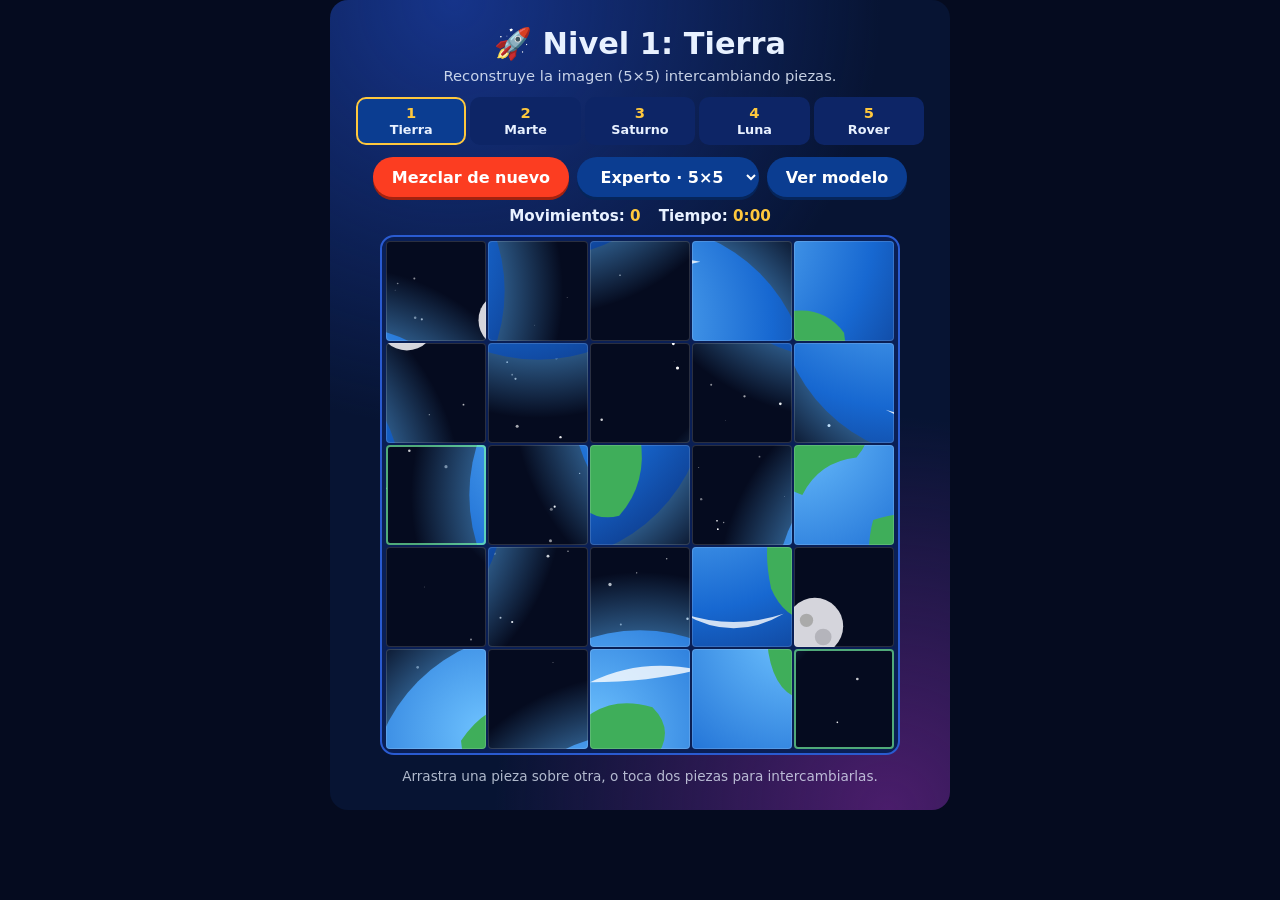
==== cohete.html @ 7549b0b4 "Rename mision-espacial-v2 (1).html to cohete.html" ====
<!DOCTYPE html>
<html lang="es">
<head>
<meta charset="UTF-8">
<meta name="viewport" content="width=device-width, initial-scale=1, viewport-fit=cover">
<title>Misión espacial: rompecabezas y rover</title>
</head>
<body style="margin:0;background:#050b1f;">

<!-- ============ 1) HTML: pega este div donde quieras el juego ============ -->
<div id="puzzle-nasa"></div>

<!-- ============ 2) CSS (prefijos .sp- y .rv- para no chocar con tu sitio) ============ -->
<style>
.sp-app{--sp-navy:#071433;--sp-blue:#0b3d91;--sp-red:#fc3d21;--sp-sun:#ffc83d;--sp-ice:#e8f1ff;
  font-family:"Trebuchet MS","Segoe UI",system-ui,sans-serif;color:var(--sp-ice);
  background:radial-gradient(circle at 20% 0%,#16348a 0,transparent 45%),radial-gradient(circle at 90% 100%,#4a1d6b 0,transparent 40%),var(--sp-navy);
  padding:clamp(10px,3vw,26px);border-radius:18px;width:100%;max-width:620px;margin:0 auto;box-sizing:border-box;text-align:center}
.sp-app *{box-sizing:border-box}
.sp-title{margin:0;font-size:clamp(1.2rem,5vw,1.9rem)}
.sp-sub{margin:.3rem 0 .8rem;font-size:.92rem;opacity:.85}
.sp-tabs{display:grid;grid-template-columns:repeat(5,1fr);gap:4px;margin-bottom:12px}
.sp-tab{font:inherit;font-size:clamp(.62rem,2.7vw,.8rem);font-weight:700;color:var(--sp-ice);background:#0d2566;border:2px solid transparent;border-radius:10px;padding:.45em .1em;cursor:pointer;line-height:1.2}
.sp-tab b{display:block;font-size:1.15em;color:var(--sp-sun)}
.sp-tab.sp-cur{border-color:var(--sp-sun);background:var(--sp-blue)}
.sp-tab.sp-done b::after{content:" ✓";color:#7dffb0}
.sp-bar{display:flex;flex-wrap:wrap;gap:8px;justify-content:center;margin-bottom:10px}
.sp-btn{font:inherit;font-weight:700;border:0;border-radius:999px;padding:.6em 1.2em;cursor:pointer;color:#fff;background:var(--sp-blue);box-shadow:0 3px 0 #06255a}
.sp-btn:active{transform:translateY(2px);box-shadow:0 1px 0 #06255a}
.sp-btn.sp-main{background:var(--sp-red);box-shadow:0 3px 0 #a3220f}
.sp-btn[hidden],.sp-select[hidden]{display:none}
.sp-select{font:inherit;font-weight:700;border:0;border-radius:999px;padding:.6em 1.2em;cursor:pointer;color:#fff;background:var(--sp-blue);box-shadow:0 3px 0 #06255a}
.sp-select:focus-visible,.sp-btn:focus-visible,.sp-tab:focus-visible,.sp-piece:focus-visible,.rv-part:focus-visible,.rv-anchor:focus-visible{outline:3px solid var(--sp-sun);outline-offset:2px}
.sp-stats{display:flex;justify-content:center;gap:18px;margin-bottom:10px;font-weight:700;font-size:.95rem}
.sp-stats b{color:var(--sp-sun);font-variant-numeric:tabular-nums}
.sp-stage{position:relative;width:100%;max-width:520px;margin:0 auto}

/* Bloqueo de scroll accidental al arrastrar (táctil) */
.sp-board,.sp-piece,.rv-area,.rv-anchor,.rv-part{touch-action:none;-webkit-user-select:none;user-select:none;-webkit-touch-callout:none;-webkit-tap-highlight-color:transparent}

/* Rompecabezas 5x5 */
.sp-board{display:grid;gap:2px;width:100%;aspect-ratio:1;padding:4px;background:#0a1f55;border-radius:14px;border:2px solid #2a5bd1}
.sp-piece{min-width:0;min-height:0;background-repeat:no-repeat;border-radius:4px;cursor:grab;position:relative;box-shadow:inset 0 0 0 1px rgba(255,255,255,.15)}
.sp-piece.sp-ok{box-shadow:inset 0 0 0 2px rgba(120,255,170,.65)}
.sp-sel{box-shadow:0 0 0 3px var(--sp-sun),0 0 16px var(--sp-sun)!important;z-index:2}
.sp-drag{cursor:grabbing;z-index:9;box-shadow:0 10px 22px rgba(0,0,0,.55)!important}
.sp-preview{position:absolute;inset:4px;border-radius:8px;background-size:cover;opacity:0;pointer-events:none;transition:opacity .25s;border:2px dashed var(--sp-sun)}
.sp-preview.sp-on{opacity:1}

/* Nivel 5: ensamblaje del rover */
.rv-area{position:relative;width:100%;aspect-ratio:3/2;border-radius:14px;border:2px solid #2a5bd1;overflow:hidden;background:linear-gradient(#0a1f55 0 80%,#8a8074 80%)}
.rv-anchor{position:absolute;border:2px dashed rgba(255,255,255,.55);border-radius:6px}
.rv-anchor svg,.rv-part svg{display:block;width:100%;height:100%;pointer-events:none}
.rv-anchor svg{opacity:.22}
.rv-anchor.rv-full{border-color:transparent}
.rv-anchor.rv-full svg{opacity:1}
.rv-hot{border-color:var(--sp-sun);animation:sp-pulse 1s ease-in-out infinite}
.rv-tray{display:flex;flex-wrap:wrap;gap:10px;justify-content:center;align-items:center;margin-top:12px;padding:10px;min-height:96px;background:#0a1f55;border-radius:14px;border:2px dashed #2a5bd1}
.rv-part{position:relative;cursor:grab;width:clamp(46px,calc(var(--w)*.14vw),84px);aspect-ratio:var(--w)/var(--h);border-radius:4px}

.sp-win{position:absolute;inset:0;display:none;flex-direction:column;align-items:center;justify-content:center;gap:6px;background:rgba(5,11,31,.88);border-radius:14px;padding:14px;z-index:20}
.sp-win.sp-on{display:flex;animation:sp-pop .5s cubic-bezier(.2,1.6,.4,1)}
.sp-rocket{font-size:3rem;animation:sp-fly 1.6s ease-in-out infinite}
.sp-win h3{margin:0;font-size:clamp(1.2rem,5vw,1.7rem);color:var(--sp-sun)}
.sp-win p{margin:0 0 8px}
.sp-hint{margin:.8rem 0 0;font-size:.85rem;opacity:.75}
.sp-shake{animation:sp-shake .35s}
@keyframes sp-pop{from{transform:scale(.6);opacity:0}to{transform:scale(1);opacity:1}}
@keyframes sp-fly{50%{transform:translateY(-10px) rotate(6deg)}}
@keyframes sp-shake{25%{transform:translateX(-5px)}75%{transform:translateX(5px)}}
@keyframes sp-pulse{50%{background:rgba(255,200,61,.25)}}
@media (prefers-reduced-motion:reduce){.sp-win.sp-on,.sp-rocket,.sp-shake,.rv-hot{animation:none}}
</style>

<!-- ============ 3) JavaScript ============ -->
<script>
(function () {
  "use strict";

  /* ---------- Imágenes SVG integradas (sin archivos externos) ---------- */
  const stars = (s, n, h) => {
    let o = "";
    const r = () => (s = (s * 9301 + 49297) % 233280) / 233280;
    for (let i = 0; i < n; i++)
      o += `<circle cx="${(r() * 600) | 0}" cy="${(r() * h) | 0}" r="${(r() * 1.6 + 0.4).toFixed(1)}" fill="#fff" opacity="${(r() * 0.6 + 0.4).toFixed(2)}"/>`;
    return o;
  };
  const earthGrad = '<radialGradient id="a" cx=".35" cy=".3" r=".9"><stop offset="0" stop-color="#6fc3ff"/><stop offset=".6" stop-color="#1768d1"/><stop offset="1" stop-color="#0a2b73"/></radialGradient>';
  const SCENES = {
    earth: () => `<defs>${earthGrad}<radialGradient id="g"><stop offset=".7" stop-color="#5bb4ff" stop-opacity=".5"/><stop offset="1" stop-color="#5bb4ff" stop-opacity="0"/></radialGradient></defs><rect width="600" height="600" fill="#050b1f"/>${stars(7, 90, 600)}<circle cx="300" cy="300" r="270" fill="url(#g)"/><circle cx="300" cy="300" r="200" fill="url(#a)"/><path d="M210 230q40-60 105-40 30 30 0 65-45 5-65 45-35-10-40-70z" fill="#3fae5a"/><path d="M335 330q55-20 85 20 10 55-25 95-40 10-60-35-10-45 0-80z" fill="#3fae5a"/><path d="M240 160q60-30 130-15-60 15-130 15zM230 440q60 20 120 0-60 35-120 0z" fill="#fff" opacity=".8"/><circle cx="505" cy="95" r="34" fill="#d5d5dc"/><circle cx="495" cy="88" r="8" fill="#aaa"/><circle cx="515" cy="108" r="10" fill="#b4b4bb"/>`,
    mars: () => `<defs><radialGradient id="m" cx=".35" cy=".3" r=".9"><stop offset="0" stop-color="#f0a070"/><stop offset=".6" stop-color="#c4562b"/><stop offset="1" stop-color="#6b2415"/></radialGradient></defs><rect width="600" height="600" fill="#12081c"/>${stars(21, 80, 600)}<circle cx="300" cy="300" r="205" fill="url(#m)"/><path d="M170 290q50-40 110-10 20 40-30 60-60 5-80-50zM330 370q60-30 110 10-10 50-70 55-50-10-40-65zM300 200q40-25 90 0-30 25-90 0z" fill="#7a2e1c" opacity=".7"/><ellipse cx="300" cy="115" rx="70" ry="16" fill="#fff" opacity=".85"/><circle cx="240" cy="380" r="16" fill="#8a3a20"/><circle cx="380" cy="250" r="11" fill="#8a3a20"/><circle cx="500" cy="100" r="13" fill="#b9a99a"/><circle cx="95" cy="500" r="8" fill="#b9a99a"/>`,
    saturn: () => `<defs><radialGradient id="s" cx=".35" cy=".3" r=".9"><stop offset="0" stop-color="#f7e2a8"/><stop offset=".7" stop-color="#d9a85b"/><stop offset="1" stop-color="#8a5a24"/></radialGradient></defs><rect width="600" height="600" fill="#080c24"/>${stars(5, 90, 600)}<g transform="rotate(-18 300 300)" fill="none"><ellipse cx="300" cy="300" rx="270" ry="68" stroke="#e9d5a1" stroke-width="22" opacity=".9"/><ellipse cx="300" cy="300" rx="225" ry="54" stroke="#b79a64" stroke-width="8"/></g><circle cx="300" cy="300" r="120" fill="url(#s)"/><path d="M185 270q115 28 230 0M182 320q118 30 236 0" stroke="#b07d3c" stroke-width="10" fill="none" opacity=".5"/><g transform="rotate(-18 300 300)" fill="none"><path d="M30 300A270 68 0 0 0 570 300" stroke="#e9d5a1" stroke-width="22"/><path d="M75 300A225 54 0 0 0 525 300" stroke="#b79a64" stroke-width="8"/></g>`,
    moon: () => `<defs><linearGradient id="k" x1="0" y1="0" x2="0" y2="1"><stop offset="0" stop-color="#050b1f"/><stop offset="1" stop-color="#2b1850"/></linearGradient>${earthGrad}<linearGradient id="r" x1="0" y1="0" x2="0" y2="1"><stop offset="0" stop-color="#b9aea0"/><stop offset="1" stop-color="#6d6358"/></linearGradient></defs><rect width="600" height="600" fill="url(#k)"/>${stars(11, 70, 400)}<circle cx="190" cy="170" r="100" fill="url(#a)"/><path d="M130 140q30-35 70-20 20 25 0 40-30 0-45 25-20-15-25-45z" fill="#3fae5a"/><path d="M0 440Q150 400 300 430T600 410V600H0Z" fill="url(#r)"/><ellipse cx="110" cy="540" rx="55" ry="14" fill="#5a5148" opacity=".6"/><ellipse cx="510" cy="500" rx="38" ry="10" fill="#5a5148" opacity=".6"/><g transform="translate(300 345) scale(1.2)"><rect x="10" width="150" height="46" rx="8" fill="#e8e8ee"/><rect x="10" width="150" height="10" rx="5" fill="#fc3d21"/><rect x="-14" y="-14" width="70" height="8" rx="3" fill="#2a5bd1" transform="rotate(-14 20 -10)"/><rect x="120" y="-34" width="8" height="36" fill="#9aa"/><rect x="108" y="-52" width="34" height="20" rx="5" fill="#cfd3dc"/><circle cx="136" cy="-42" r="5" fill="#222"/><g fill="#222" stroke="#999" stroke-width="4"><circle cx="30" cy="66" r="22"/><circle cx="85" cy="66" r="22"/><circle cx="140" cy="66" r="22"/></g></g>`
  };
  const toImg = (inner) => "data:image/svg+xml;charset=utf-8," + encodeURIComponent(`<svg xmlns="http://www.w3.org/2000/svg" viewBox="0 0 600 600">${inner}</svg>`);

  /* ---------- Niveles ---------- */
  const LEVELS = [
    { n: "Tierra", s: "earth" }, { n: "Marte", s: "mars" }, { n: "Saturno", s: "saturn" },
    { n: "Luna", s: "moon" }, { n: "Rover", rover: true }
  ];

  /* ---------- Piezas del rover (dibujadas en su propio viewBox) ---------- */
  const PARTS = {
    body: { w: 180, h: 50, svg: '<rect width="180" height="50" rx="8" fill="#e8e8ee"/><rect width="180" height="9" rx="4" fill="#fc3d21"/><rect x="14" y="22" width="44" height="14" rx="3" fill="#9aa8c8"/><rect x="120" y="22" width="44" height="14" rx="3" fill="#9aa8c8"/>', name: "Chasis" },
    panel: { w: 100, h: 28, svg: '<rect width="100" height="28" rx="3" fill="#2a5bd1"/><path d="M33 0V28M66 0V28M0 14H100" stroke="#8fb3ff" stroke-width="1.5"/>', name: "Panel solar" },
    camera: { w: 40, h: 60, svg: '<rect x="17" y="22" width="6" height="38" fill="#9aa"/><rect x="2" y="2" width="36" height="22" rx="5" fill="#cfd3dc"/><circle cx="28" cy="13" r="6" fill="#222"/><circle cx="28" cy="13" r="2.5" fill="#7cf"/>', name: "Cámara" },
    antenna: { w: 30, h: 48, svg: '<path d="M15 48V20" stroke="#9aa" stroke-width="4"/><circle cx="15" cy="14" r="13" fill="#ffc83d"/><circle cx="15" cy="14" r="5" fill="#c98f00"/>', name: "Antena" },
    wheel: { w: 50, h: 50, svg: '<circle cx="25" cy="25" r="23" fill="#222" stroke="#999" stroke-width="3"/><circle cx="25" cy="25" r="8" fill="#777"/><path d="M25 5V45M5 25H45" stroke="#555" stroke-width="3"/>', name: "Rueda" }
  };
  /* Zonas de anclaje sobre un lienzo de 300 x 200 */
  const ANCHORS = [
    { t: "body", x: 60, y: 85 }, { t: "panel", x: 50, y: 50 }, { t: "camera", x: 195, y: 25 },
    { t: "antenna", x: 160, y: 37 }, { t: "wheel", x: 65, y: 135 }, { t: "wheel", x: 125, y: 135 }, { t: "wheel", x: 185, y: 135 }
  ];
  const partSVG = (t) => `<svg viewBox="0 0 ${PARTS[t].w} ${PARTS[t].h}" preserveAspectRatio="none">${PARTS[t].svg}</svg>`;

  class SpaceMission {
    /* opts.images = [url1, url2, url3, url4] para usar tus propias fotos en los 4 rompecabezas */
    constructor(el, opts = {}) {
      this.root = el; this.imgs = opts.images || []; this.done = new Set();
      this.drag = null; this.timer = null; this.build(); this.start(0);
    }

    build() {
      this.root.innerHTML = `
        <div class="sp-app">
          <h2 class="sp-title" data-r="title"></h2>
          <p class="sp-sub" data-r="sub"></p>
          <div class="sp-tabs">${LEVELS.map((l, i) => `<button class="sp-tab" data-lv="${i}"><b>${i + 1}</b>${l.n}</button>`).join("")}</div>
          <div class="sp-bar">
            <button class="sp-btn sp-main" data-a="reset" data-r="reset">Mezclar de nuevo</button>
            <select class="sp-select" data-r="dif" aria-label="Dificultad"><option value="3">Fácil · 3×3</option><option value="4">Medio · 4×4</option><option value="5" selected>Experto · 5×5</option></select>
            <button class="sp-btn" data-a="peek" data-r="peek" aria-pressed="false">Ver modelo</button>
          </div>
          <div class="sp-stats"><span>Movimientos: <b data-r="moves">0</b></span><span>Tiempo: <b data-r="time">0:00</b></span></div>
          <div class="sp-stage">
            <div data-r="field"></div>
            <div class="sp-win" data-r="win" role="status"><div class="sp-rocket">🚀</div><h3 data-r="wt"></h3><p data-r="wm"></p><button class="sp-btn sp-main" data-a="next" data-r="next"></button></div>
          </div>
          <p class="sp-hint" data-r="hint"></p>
        </div>`;
      const q = (n) => this.root.querySelector(`[data-r="${n}"]`);
      ["title", "sub", "reset", "dif", "peek", "time", "field", "win", "wt", "wm", "next", "hint"].forEach((n) => (this[n] = q(n)));
      this.tabs = [...this.root.querySelectorAll(".sp-tab")];

      this.root.addEventListener("click", (e) => {
        const tab = e.target.closest("[data-lv]");
        if (tab) return this.start(+tab.dataset.lv);
        const b = e.target.closest("[data-a]");
        if (b) {
          if (b.dataset.a === "reset") this.start(this.lv);
          if (b.dataset.a === "next") this.start((this.lv + 1) % LEVELS.length);
          if (b.dataset.a === "peek") b.setAttribute("aria-pressed", this.prev.classList.toggle("sp-on"));
          return;
        }
        const a = e.target.closest(".rv-anchor"); /* respaldo táctil: tocar pieza y luego su zona */
        if (a && this.rover && this.sel) this.place(this.sel, a);
      });
      this.dif.addEventListener("change", () => this.start(this.lv));
      /* Eventos Pointer: unifican ratón, lápiz y pantalla táctil */
      this.field.addEventListener("pointerdown", (e) => this.onDown(e));
      this.field.addEventListener("pointermove", (e) => this.onMove(e));
      this.field.addEventListener("pointerup", (e) => this.onUp(e));
      this.field.addEventListener("pointercancel", () => this.cancelDrag());
      this.field.addEventListener("keydown", (e) => this.onKey(e));
    }

    /* ---------- Control de niveles ---------- */
    start(i) {
      this.lv = i; const L = LEVELS[i]; this.rover = !!L.rover;
      this.moves = 0; this.sec = 0; this.sel = null; this.won = false; this.drag = null;
      clearInterval(this.timer); this.timer = null;
      this.win.classList.remove("sp-on");
      this.title.textContent = `🚀 Nivel ${i + 1}: ${this.rover ? "Ensambla el rover" : L.n}`;
      this.sub.textContent = this.rover ? "Coloca cada pieza en su lugar para armar el rover." : `Reconstruye la imagen (${this.dif.value}×${this.dif.value}) intercambiando piezas.`;
      this.reset.textContent = this.rover ? "Reiniciar" : "Mezclar de nuevo";
      this.peek.hidden = this.rover; this.dif.hidden = this.rover; this.peek.setAttribute("aria-pressed", "false");
      this.hint.textContent = this.rover
        ? "Arrastra cada pieza a su zona punteada, o toca la pieza y luego toca su zona."
        : "Arrastra una pieza sobre otra, o toca dos piezas para intercambiarlas.";
      this.rover ? this.initRover() : this.initPuzzle(L, i);
      this.upd();
    }

    upd() {
      this.root.querySelector('[data-r="moves"]').textContent = this.moves;
      this.time.textContent = Math.floor(this.sec / 60) + ":" + String(this.sec % 60).padStart(2, "0");
      this.tabs.forEach((t, i) => { t.classList.toggle("sp-cur", i === this.lv); t.classList.toggle("sp-done", this.done.has(i)); });
    }

    startTimer() { if (!this.timer) this.timer = setInterval(() => { this.sec++; this.upd(); }, 1000); }

    finish(title, msg) {
      this.won = true; clearInterval(this.timer); this.timer = null; this.done.add(this.lv); this.upd();
      this.wt.textContent = title; this.wm.textContent = msg;
      this.next.textContent = this.lv < LEVELS.length - 1 ? "Siguiente nivel" : "Volver al inicio";
      setTimeout(() => this.win.classList.add("sp-on"), 350);
    }

    stats() { return `${this.moves} movimientos en ${this.time.textContent}.`; }

    /* ---------- Rompecabezas 5x5 ---------- */
    initPuzzle(L, i) {
      this.size = +this.dif.value; const n = this.size * this.size;
      this.image = this.imgs[i] || toImg(SCENES[L.s]());
      this.order = Array.from({ length: n }, (_, k) => k);
      do { for (let k = n - 1; k > 0; k--) { const j = (Math.random() * (k + 1)) | 0; [this.order[k], this.order[j]] = [this.order[j], this.order[k]]; } }
      while (this.solved());
      this.field.innerHTML = '<div class="sp-board"></div><div class="sp-preview"></div>';
      this.board = this.field.firstChild; this.prev = this.field.lastChild;
      this.prev.style.backgroundImage = `url("${this.image}")`;
      this.render();
    }

    solved() { return this.order.every((p, i) => p === i); }

    render() {
      const n = this.size;
      this.board.style.gridTemplateColumns = `repeat(${n},minmax(0,1fr))`;
      this.board.style.gridTemplateRows = `repeat(${n},minmax(0,1fr))`;
      this.board.innerHTML = "";
      this.order.forEach((piece, pos) => {
        const el = document.createElement("div"), c = piece % n, r = (piece / n) | 0;
        el.className = "sp-piece" + (piece === pos ? " sp-ok" : "") + (this.sel === pos ? " sp-sel" : "");
        el.dataset.pos = pos; el.tabIndex = 0; el.setAttribute("role", "button");
        el.setAttribute("aria-label", `Pieza ${piece + 1}, posición ${pos + 1}`);
        el.style.backgroundImage = `url("${this.image}")`;
        el.style.backgroundSize = `${n * 100}% ${n * 100}%`;
        el.style.backgroundPosition = `${(c / (n - 1)) * 100}% ${(r / (n - 1)) * 100}%`;
        this.board.appendChild(el);
      });
    }

    swap(a, b) {
      if (a === b || this.won) return;
      [this.order[a], this.order[b]] = [this.order[b], this.order[a]];
      this.moves++; this.sel = null; this.startTimer(); this.upd(); this.render();
      if (this.solved()) this.finish(`¡Misión ${this.lv + 1} cumplida!`, `Completaste ${LEVELS[this.lv].n} en ${this.stats()}`);
    }

    pick(pos) {
      if (this.sel === null) this.sel = pos;
      else if (this.sel === pos) this.sel = null;
      else return this.swap(this.sel, pos);
      this.render();
    }

    /* ---------- Nivel 5: rover ---------- */
    initRover() {
      this.filled = 0;
      const anchors = ANCHORS.map((a) => { const p = PARTS[a.t];
        return `<div class="rv-anchor" tabindex="0" role="button" aria-label="Zona: ${p.name}" data-t="${a.t}" style="left:${a.x / 3}%;top:${a.y / 2}%;width:${p.w / 3}%;height:${p.h / 2}%">${partSVG(a.t)}</div>`; }).join("");
      const list = ANCHORS.map((a) => a.t).sort(() => Math.random() - 0.5);
      const parts = list.map((t) => `<div class="rv-part" tabindex="0" role="button" aria-label="${PARTS[t].name}" data-t="${t}" style="--w:${PARTS[t].w};--h:${PARTS[t].h}">${partSVG(t)}</div>`).join("");
      this.field.innerHTML = `<div class="rv-area">${anchors}</div><div class="rv-tray">${parts}</div>`;
      this.prev = null;
    }

    hot() {
      this.field.querySelectorAll(".rv-part").forEach((p) => p.classList.toggle("sp-sel", p === this.sel));
      this.field.querySelectorAll(".rv-anchor").forEach((a) =>
        a.classList.toggle("rv-hot", !!this.sel && a.dataset.t === this.sel.dataset.t && !a.classList.contains("rv-full")));
    }

    selectPart(el) { this.sel = this.sel === el ? null : el; this.hot(); }

    place(el, a) {
      if (!a || !el || this.won) return;
      this.moves++; this.startTimer();
      if (a.dataset.t !== el.dataset.t || a.classList.contains("rv-full")) {
        this.shake(a); this.upd(); return;
      }
      a.classList.add("rv-full"); el.remove(); this.sel = null; this.filled++;
      this.hot(); this.upd();
      if (this.filled === ANCHORS.length)
        this.finish("¡Rover ensamblado!", this.done.size === LEVELS.length ? `¡Completaste las 5 misiones! ${this.stats()}` : `Lo armaste en ${this.stats()}`);
    }

    shake(el) { el.classList.remove("sp-shake"); void el.offsetWidth; el.classList.add("sp-shake"); }

    /* ---------- Arrastrar (ratón/táctil) y tocar ---------- */
    onDown(e) {
      if (e.pointerType === "mouse" && e.button !== 0) return;
      const el = e.target.closest(".sp-piece,.rv-part");
      if (!el || this.won) return;
      this.drag = { el, x: e.clientX, y: e.clientY, moved: false, rv: el.classList.contains("rv-part") };
      el.setPointerCapture(e.pointerId);
    }

    onMove(e) {
      const d = this.drag; if (!d) return;
      const dx = e.clientX - d.x, dy = e.clientY - d.y;
      if (!d.moved && Math.hypot(dx, dy) > 8) { d.moved = true; d.el.classList.add("sp-drag"); if (d.rv && !this.sel) { this.sel = d.el; this.hot(); } }
      if (d.moved) d.el.style.transform = `translate(${dx}px,${dy}px) scale(1.06)`;
    }

    onUp(e) {
      const d = this.drag; if (!d) return; this.drag = null;
      const el = d.el;
      if (!d.moved) return d.rv ? this.selectPart(el) : this.pick(+el.dataset.pos);
      el.style.visibility = "hidden";
      const under = document.elementFromPoint(e.clientX, e.clientY);
      el.style.visibility = "";
      if (d.rv) {
        el.classList.remove("sp-drag"); el.style.transform = "";
        const a = under && under.closest(".rv-anchor");
        if (a) this.place(el, a);
        this.sel = null; this.hot();
      } else {
        const t = under && under.closest(".sp-piece");
        if (t && this.board.contains(t)) this.swap(+el.dataset.pos, +t.dataset.pos); else this.render();
      }
    }

    cancelDrag() {
      const d = this.drag; if (!d) return; this.drag = null;
      d.el.classList.remove("sp-drag"); d.el.style.transform = ""; this.sel = null;
      this.rover ? this.hot() : this.render();
    }

    onKey(e) {
      const el = e.target.closest(".sp-piece,.rv-part,.rv-anchor"); if (!el) return;
      const act = e.key === "Enter" || e.key === " ";
      if (act) {
        e.preventDefault();
        if (el.classList.contains("rv-part")) this.selectPart(el);
        else if (el.classList.contains("rv-anchor")) { if (this.sel) this.place(this.sel, el); }
        else { const p = +el.dataset.pos; this.pick(p); const nx = this.board.children[p]; if (nx) nx.focus(); }
        return;
      }
      if (!el.classList.contains("sp-piece")) return;
      const pos = +el.dataset.pos, n = this.size;
      const mv = { ArrowLeft: -1, ArrowRight: 1, ArrowUp: -n, ArrowDown: n }[e.key];
      if (mv && pos + mv >= 0 && pos + mv < n * n) { e.preventDefault(); this.board.children[pos + mv].focus(); }
    }
  }

  window.SpaceMission = SpaceMission;

  /* ---------- Inicio ---------- */
  const mount = document.getElementById("puzzle-nasa");
  if (mount) new SpaceMission(mount /*, { images: ["tierra.jpg", "marte.jpg", "saturno.jpg", "luna.jpg"] } */);
})();
</script>
</body>
</html>
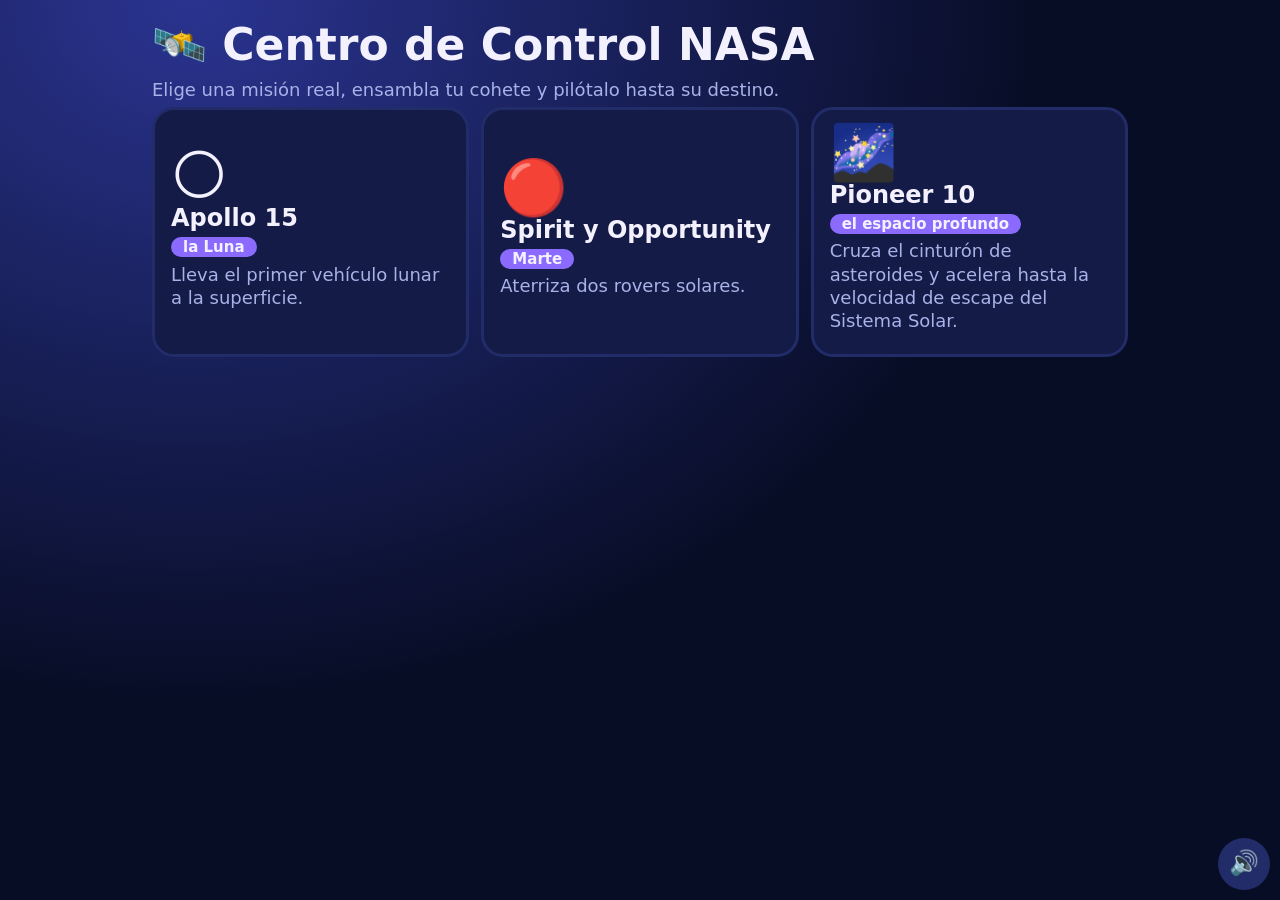
==== commit 0b5953f1: "Rename Centro de Control NASA_ misiones.html to cohete.html" ====
--- a/cohete.html
+++ b/cohete.html
@@ -1,347 +1,379 @@
 <!DOCTYPE html>
 <html lang="es">
 <head>
-<meta charset="UTF-8">
+<meta charset="utf-8">
 <meta name="viewport" content="width=device-width, initial-scale=1, viewport-fit=cover">
-<title>Misión espacial: rompecabezas y rover</title>
+<title>Centro de Control NASA: misiones</title>
+<link href="https://fonts.googleapis.com/css2?family=Baloo+2:wght@500;700;800&display=swap" rel="stylesheet">
+<style>
+/* ===== Tokens y base ===== */
+:root{color-scheme:dark;--bg:#080d26;--pn:#131b46;--pn2:#212c68;--ink:#f4f1ff;--mute:#a9b2e8;--sun:#ffc93c;--cor:#ff6b6b;--teal:#2ee6c5;--vio:#8b6bff;--ok:#3ddc84;--bad:#ff4d5e;
+box-sizing:border-box;padding-top:env(safe-area-inset-top,0px);padding-bottom:env(safe-area-inset-bottom,0px)}
+*,*::before,*::after{box-sizing:inherit}
+html{scroll-padding-top:env(safe-area-inset-top,0px)}
+body{margin:0;min-height:100vh;background:radial-gradient(ellipse at 15% 0,#2a3490 0,var(--bg) 55%);color:var(--ink);font:18px/1.3 "Baloo 2","Trebuchet MS",system-ui,sans-serif}
+.wrap{max-width:1000px;margin:0 auto;padding:12px}
+h1{font-size:clamp(28px,6vw,44px);margin:4px 0;font-weight:800}h2{font-size:clamp(21px,4.5vw,30px);margin:4px 0;font-weight:800}
+p{margin:5px 0}.sub{color:var(--mute)}.hide{display:none!important}
+button{font:inherit;color:inherit;border:0;cursor:pointer;touch-action:manipulation}
+button:focus-visible{outline:4px solid var(--sun);outline-offset:2px}
+.grid{display:grid;gap:12px}.g3{grid-template-columns:repeat(3,1fr)}.g4{grid-template-columns:repeat(4,1fr)}
+@media(max-width:860px){.g4{grid-template-columns:repeat(2,1fr)}}
+@media(max-width:620px){.g3,.g4{grid-template-columns:1fr}}
+.row{display:flex;gap:10px;flex-wrap:wrap;align-items:center;justify-content:space-between}
+/* Paneles metálicos con tornillos */
+.panel{position:relative;background:linear-gradient(160deg,var(--pn2),var(--pn));border:3px solid #3a4690;border-radius:20px;padding:12px;box-shadow:inset 0 0 0 2px #0b1030,0 6px 18px #0006}
+.panel h3{margin:0 0 8px;font-size:20px}
+.mcard{background:var(--pn);border:3px solid var(--pn2);border-radius:22px;padding:16px;text-align:left;transition:.15s}
+.mcard:hover{transform:translateY(-3px);border-color:var(--sun)}.mcard .big{font-size:54px;line-height:1}.mcard b{display:block;font-size:24px}
+.tag{background:var(--vio);border-radius:99px;padding:1px 12px;font-size:15px;font-weight:700}
+.opt{display:block;width:100%;text-align:left;background:#0e1538;border:3px solid transparent;border-radius:14px;padding:8px 10px;margin-bottom:8px;min-height:62px}
+.opt:hover{border-color:var(--mute)}.opt.sel{border-color:var(--sun);background:#343b8c}.opt small{display:block;color:var(--mute);font-size:14px;line-height:1.15}
+.bar{display:grid;grid-template-columns:96px 1fr 56px;gap:8px;align-items:center;margin:5px 0}
+.trk{height:16px;background:#050820;border-radius:99px;border:2px solid #2c3677;overflow:hidden}.fl{height:100%;width:0;border-radius:99px;transition:width .15s,background .2s}
+.hint{background:#3b2a58;border-left:8px solid var(--sun);border-radius:12px;padding:6px 10px;margin:7px 0}.hint.good{background:#12473a;border-color:var(--ok)}
+.hint.warn{background:#5a1a2a;border-color:var(--bad);animation:blink .8s infinite}
+@keyframes blink{50%{opacity:.55}}
+.btn{background:linear-gradient(#ffd75e,var(--sun));color:#2b2100;font-weight:800;font-size:23px;border-radius:18px;padding:12px 24px;min-height:60px;box-shadow:0 6px 0 #b98a00}
+.btn:active{transform:translateY(4px);box-shadow:0 2px 0 #b98a00}.btn:disabled{background:#4a5090;color:#9aa1d8;box-shadow:0 6px 0 #2b3170;cursor:not-allowed}
+.ghost{background:var(--pn2);border-radius:14px;padding:8px 16px;font-weight:700;min-height:46px}
+/* ===== Cabina ===== */
+.cockpit{display:grid;grid-template-columns:minmax(0,420px) 1fr;gap:12px;align-items:start}
+@media(max-width:860px){.cockpit{grid-template-columns:1fr}}
+.cvwrap{position:relative;max-width:420px;margin:0 auto}
+canvas{display:block;width:100%;aspect-ratio:400/560;max-height:62vh;border-radius:18px;border:4px solid #3a4690;background:#000;touch-action:none;margin:0 auto}
+.alert{position:absolute;left:8px;right:8px;top:8px;background:#7a1020ee;border:3px solid var(--bad);border-radius:12px;padding:4px 10px;text-align:center;font-weight:800;animation:blink .5s infinite}
+.alert.info{background:#7a4a00ee;border-color:var(--sun)}
+#toast{position:absolute;left:0;right:0;top:46%;text-align:center;font-size:26px;font-weight:800;color:var(--sun);text-shadow:0 2px 8px #000;pointer-events:none;opacity:0}
+#toast.go{animation:tst 2.2s}@keyframes tst{0%{opacity:0;transform:scale(.7)}12%,75%{opacity:1;transform:scale(1)}100%{opacity:0}}
+.ctl{display:grid;grid-template-columns:1fr 1fr 1fr 1fr;gap:8px;max-width:420px;margin:10px auto 0}
+.ctl button{background:var(--pn2);border:3px solid #4a57b5;border-radius:18px;min-height:68px;font-size:22px;font-weight:800;user-select:none;-webkit-user-select:none;touch-action:none}
+.ctl button.on{background:var(--cor);transform:translateY(3px)}.ctl .acc{background:#2a6a4a}
+.leds{display:flex;gap:10px;flex-wrap:wrap}.leds span{display:flex;align-items:center;gap:5px;font-size:15px}
+.led{width:14px;height:14px;border-radius:50%;background:#333;box-shadow:inset 0 0 3px #000}
+.led.g{background:var(--ok);box-shadow:0 0 10px var(--ok)}.led.a{background:var(--sun);box-shadow:0 0 10px var(--sun)}.led.r{background:var(--bad);box-shadow:0 0 12px var(--bad);animation:blink .5s infinite}
+#rad{border-radius:50%;border:3px solid #3a4690;width:104px;height:104px}
+.spd{text-align:center;border:3px solid var(--ok);background:#12473a;border-radius:16px;padding:4px;margin:8px 0;transition:.2s}
+.spd.bad{border-color:var(--bad);background:#5a1a2a}.spd b{font-size:30px}.spd span{display:block;font-size:14px;color:var(--mute);line-height:1}
+.chip{display:inline-block;background:#0e1538;border-radius:12px;padding:4px 10px;margin:3px}
+/* ===== Reporte NASA ===== */
+#rep{position:fixed;inset:0;background:#040618e6;overflow:auto;padding:14px;z-index:9}
+.card{max-width:680px;margin:0 auto;background:var(--pn);border:4px solid var(--sun);border-radius:24px;padding:16px}
+.card h3{color:var(--sun);margin:12px 0 4px;font-size:20px}.stars{font-size:36px;letter-spacing:4px}
+.cb{display:grid;grid-template-columns:150px 1fr 70px;gap:8px;align-items:center;margin:6px 0;font-size:15px}
+.cb .fl{background:linear-gradient(90deg,var(--teal),var(--vio))}
+#mute{position:fixed;right:10px;bottom:calc(10px + env(safe-area-inset-bottom,0px));z-index:10;width:52px;height:52px;border-radius:50%;background:var(--pn2);font-size:24px}
+@media(prefers-reduced-motion:reduce){.alert,.led.r,.hint.warn{animation:none}}
+</style>
 </head>
-<body style="margin:0;background:#050b1f;">
-
-<!-- ============ 1) HTML: pega este div donde quieras el juego ============ -->
-<div id="puzzle-nasa"></div>
-
-<!-- ============ 2) CSS (prefijos .sp- y .rv- para no chocar con tu sitio) ============ -->
-<style>
-.sp-app{--sp-navy:#071433;--sp-blue:#0b3d91;--sp-red:#fc3d21;--sp-sun:#ffc83d;--sp-ice:#e8f1ff;
-  font-family:"Trebuchet MS","Segoe UI",system-ui,sans-serif;color:var(--sp-ice);
-  background:radial-gradient(circle at 20% 0%,#16348a 0,transparent 45%),radial-gradient(circle at 90% 100%,#4a1d6b 0,transparent 40%),var(--sp-navy);
-  padding:clamp(10px,3vw,26px);border-radius:18px;width:100%;max-width:620px;margin:0 auto;box-sizing:border-box;text-align:center}
-.sp-app *{box-sizing:border-box}
-.sp-title{margin:0;font-size:clamp(1.2rem,5vw,1.9rem)}
-.sp-sub{margin:.3rem 0 .8rem;font-size:.92rem;opacity:.85}
-.sp-tabs{display:grid;grid-template-columns:repeat(5,1fr);gap:4px;margin-bottom:12px}
-.sp-tab{font:inherit;font-size:clamp(.62rem,2.7vw,.8rem);font-weight:700;color:var(--sp-ice);background:#0d2566;border:2px solid transparent;border-radius:10px;padding:.45em .1em;cursor:pointer;line-height:1.2}
-.sp-tab b{display:block;font-size:1.15em;color:var(--sp-sun)}
-.sp-tab.sp-cur{border-color:var(--sp-sun);background:var(--sp-blue)}
-.sp-tab.sp-done b::after{content:" ✓";color:#7dffb0}
-.sp-bar{display:flex;flex-wrap:wrap;gap:8px;justify-content:center;margin-bottom:10px}
-.sp-btn{font:inherit;font-weight:700;border:0;border-radius:999px;padding:.6em 1.2em;cursor:pointer;color:#fff;background:var(--sp-blue);box-shadow:0 3px 0 #06255a}
-.sp-btn:active{transform:translateY(2px);box-shadow:0 1px 0 #06255a}
-.sp-btn.sp-main{background:var(--sp-red);box-shadow:0 3px 0 #a3220f}
-.sp-btn[hidden],.sp-select[hidden]{display:none}
-.sp-select{font:inherit;font-weight:700;border:0;border-radius:999px;padding:.6em 1.2em;cursor:pointer;color:#fff;background:var(--sp-blue);box-shadow:0 3px 0 #06255a}
-.sp-select:focus-visible,.sp-btn:focus-visible,.sp-tab:focus-visible,.sp-piece:focus-visible,.rv-part:focus-visible,.rv-anchor:focus-visible{outline:3px solid var(--sp-sun);outline-offset:2px}
-.sp-stats{display:flex;justify-content:center;gap:18px;margin-bottom:10px;font-weight:700;font-size:.95rem}
-.sp-stats b{color:var(--sp-sun);font-variant-numeric:tabular-nums}
-.sp-stage{position:relative;width:100%;max-width:520px;margin:0 auto}
-
-/* Bloqueo de scroll accidental al arrastrar (táctil) */
-.sp-board,.sp-piece,.rv-area,.rv-anchor,.rv-part{touch-action:none;-webkit-user-select:none;user-select:none;-webkit-touch-callout:none;-webkit-tap-highlight-color:transparent}
-
-/* Rompecabezas 5x5 */
-.sp-board{display:grid;gap:2px;width:100%;aspect-ratio:1;padding:4px;background:#0a1f55;border-radius:14px;border:2px solid #2a5bd1}
-.sp-piece{min-width:0;min-height:0;background-repeat:no-repeat;border-radius:4px;cursor:grab;position:relative;box-shadow:inset 0 0 0 1px rgba(255,255,255,.15)}
-.sp-piece.sp-ok{box-shadow:inset 0 0 0 2px rgba(120,255,170,.65)}
-.sp-sel{box-shadow:0 0 0 3px var(--sp-sun),0 0 16px var(--sp-sun)!important;z-index:2}
-.sp-drag{cursor:grabbing;z-index:9;box-shadow:0 10px 22px rgba(0,0,0,.55)!important}
-.sp-preview{position:absolute;inset:4px;border-radius:8px;background-size:cover;opacity:0;pointer-events:none;transition:opacity .25s;border:2px dashed var(--sp-sun)}
-.sp-preview.sp-on{opacity:1}
-
-/* Nivel 5: ensamblaje del rover */
-.rv-area{position:relative;width:100%;aspect-ratio:3/2;border-radius:14px;border:2px solid #2a5bd1;overflow:hidden;background:linear-gradient(#0a1f55 0 80%,#8a8074 80%)}
-.rv-anchor{position:absolute;border:2px dashed rgba(255,255,255,.55);border-radius:6px}
-.rv-anchor svg,.rv-part svg{display:block;width:100%;height:100%;pointer-events:none}
-.rv-anchor svg{opacity:.22}
-.rv-anchor.rv-full{border-color:transparent}
-.rv-anchor.rv-full svg{opacity:1}
-.rv-hot{border-color:var(--sp-sun);animation:sp-pulse 1s ease-in-out infinite}
-.rv-tray{display:flex;flex-wrap:wrap;gap:10px;justify-content:center;align-items:center;margin-top:12px;padding:10px;min-height:96px;background:#0a1f55;border-radius:14px;border:2px dashed #2a5bd1}
-.rv-part{position:relative;cursor:grab;width:clamp(46px,calc(var(--w)*.14vw),84px);aspect-ratio:var(--w)/var(--h);border-radius:4px}
-
-.sp-win{position:absolute;inset:0;display:none;flex-direction:column;align-items:center;justify-content:center;gap:6px;background:rgba(5,11,31,.88);border-radius:14px;padding:14px;z-index:20}
-.sp-win.sp-on{display:flex;animation:sp-pop .5s cubic-bezier(.2,1.6,.4,1)}
-.sp-rocket{font-size:3rem;animation:sp-fly 1.6s ease-in-out infinite}
-.sp-win h3{margin:0;font-size:clamp(1.2rem,5vw,1.7rem);color:var(--sp-sun)}
-.sp-win p{margin:0 0 8px}
-.sp-hint{margin:.8rem 0 0;font-size:.85rem;opacity:.75}
-.sp-shake{animation:sp-shake .35s}
-@keyframes sp-pop{from{transform:scale(.6);opacity:0}to{transform:scale(1);opacity:1}}
-@keyframes sp-fly{50%{transform:translateY(-10px) rotate(6deg)}}
-@keyframes sp-shake{25%{transform:translateX(-5px)}75%{transform:translateX(5px)}}
-@keyframes sp-pulse{50%{background:rgba(255,200,61,.25)}}
-@media (prefers-reduced-motion:reduce){.sp-win.sp-on,.sp-rocket,.sp-shake,.rv-hot{animation:none}}
-</style>
-
-<!-- ============ 3) JavaScript ============ -->
+<body>
+<div class="wrap">
+<section id="s-pick"><h1>🛰️ Centro de Control NASA</h1><p class="sub">Elige una misión real, ensambla tu cohete y pilótalo hasta su destino.</p><div class="grid g3" id="missions"></div></section>
+
+<section id="s-build" class="hide">
+ <div class="row"><h2 id="b-title"></h2><button class="ghost" id="b-back">⬅ Cambiar misión</button></div>
+ <p class="sub" id="b-goal"></p>
+ <div class="panel" style="margin-bottom:10px">
+  <div class="bar"><span>Peso</span><div class="trk"><div class="fl" id="f-w" style="background:var(--cor)"></div></div><b id="n-w">0</b></div>
+  <div class="bar"><span>Potencia</span><div class="trk"><div class="fl" id="f-p" style="background:var(--teal)"></div></div><b id="n-p">0</b></div>
+  <div class="bar"><span>Potencia/peso</span><div class="trk"><div class="fl" id="f-r"></div></div><b id="n-r">0</b></div>
+ </div>
+ <div class="grid g4" id="mods"></div><div id="hints"></div>
+ <div class="row" style="margin-top:8px"><span class="sub" id="b-status"></span><button class="btn" id="launch" disabled>🚀 ¡Despegar!</button></div>
+</section>
+
+<section id="s-fly" class="hide"><div class="cockpit">
+ <div>
+  <div class="row"><b id="phase" style="font-size:20px"></b><button class="ghost" id="f-back">⬅ Salir</button></div>
+  <div class="cvwrap"><canvas id="cv" width="400" height="560" aria-label="Pantalla de vuelo"></canvas><div id="alert" class="alert hide"></div><div id="toast"></div></div>
+  <div class="ctl">
+   <button data-k="L" id="bL">◀</button><button data-k="R" id="bR">▶</button>
+   <button data-k="brk">⏬ Frenar</button><button data-k="acc" class="acc">⏫ Acelerar</button>
+  </div>
+  <p class="sub" style="text-align:center;font-size:15px" id="keys"></p>
+ </div>
+ <div class="panel">
+  <div class="row" style="justify-content:flex-start"><canvas id="rad" width="104" height="104"></canvas>
+   <div class="leds"><span><i class="led" id="ld-m"></i>Motor</span><span><i class="led g" id="ld-e"></i><span id="pw">Energía</span></span><span><i class="led" id="ld-a"></i>Alerta</span><span><i class="led" id="ld-s"></i>Etapa 1</span></div></div>
+  <div class="spd" id="spd"><span>Velocidad</span><b id="v-spd">0</b></div>
+  <div id="met"></div>
+ </div>
+</div></section>
+<div id="rep" class="hide"></div>
+</div>
+<button id="mute" aria-label="Sonido">🔊</button>
+
 <script>
-(function () {
-  "use strict";
-
-  /* ---------- Imágenes SVG integradas (sin archivos externos) ---------- */
-  const stars = (s, n, h) => {
-    let o = "";
-    const r = () => (s = (s * 9301 + 49297) % 233280) / 233280;
-    for (let i = 0; i < n; i++)
-      o += `<circle cx="${(r() * 600) | 0}" cy="${(r() * h) | 0}" r="${(r() * 1.6 + 0.4).toFixed(1)}" fill="#fff" opacity="${(r() * 0.6 + 0.4).toFixed(2)}"/>`;
-    return o;
-  };
-  const earthGrad = '<radialGradient id="a" cx=".35" cy=".3" r=".9"><stop offset="0" stop-color="#6fc3ff"/><stop offset=".6" stop-color="#1768d1"/><stop offset="1" stop-color="#0a2b73"/></radialGradient>';
-  const SCENES = {
-    earth: () => `<defs>${earthGrad}<radialGradient id="g"><stop offset=".7" stop-color="#5bb4ff" stop-opacity=".5"/><stop offset="1" stop-color="#5bb4ff" stop-opacity="0"/></radialGradient></defs><rect width="600" height="600" fill="#050b1f"/>${stars(7, 90, 600)}<circle cx="300" cy="300" r="270" fill="url(#g)"/><circle cx="300" cy="300" r="200" fill="url(#a)"/><path d="M210 230q40-60 105-40 30 30 0 65-45 5-65 45-35-10-40-70z" fill="#3fae5a"/><path d="M335 330q55-20 85 20 10 55-25 95-40 10-60-35-10-45 0-80z" fill="#3fae5a"/><path d="M240 160q60-30 130-15-60 15-130 15zM230 440q60 20 120 0-60 35-120 0z" fill="#fff" opacity=".8"/><circle cx="505" cy="95" r="34" fill="#d5d5dc"/><circle cx="495" cy="88" r="8" fill="#aaa"/><circle cx="515" cy="108" r="10" fill="#b4b4bb"/>`,
-    mars: () => `<defs><radialGradient id="m" cx=".35" cy=".3" r=".9"><stop offset="0" stop-color="#f0a070"/><stop offset=".6" stop-color="#c4562b"/><stop offset="1" stop-color="#6b2415"/></radialGradient></defs><rect width="600" height="600" fill="#12081c"/>${stars(21, 80, 600)}<circle cx="300" cy="300" r="205" fill="url(#m)"/><path d="M170 290q50-40 110-10 20 40-30 60-60 5-80-50zM330 370q60-30 110 10-10 50-70 55-50-10-40-65zM300 200q40-25 90 0-30 25-90 0z" fill="#7a2e1c" opacity=".7"/><ellipse cx="300" cy="115" rx="70" ry="16" fill="#fff" opacity=".85"/><circle cx="240" cy="380" r="16" fill="#8a3a20"/><circle cx="380" cy="250" r="11" fill="#8a3a20"/><circle cx="500" cy="100" r="13" fill="#b9a99a"/><circle cx="95" cy="500" r="8" fill="#b9a99a"/>`,
-    saturn: () => `<defs><radialGradient id="s" cx=".35" cy=".3" r=".9"><stop offset="0" stop-color="#f7e2a8"/><stop offset=".7" stop-color="#d9a85b"/><stop offset="1" stop-color="#8a5a24"/></radialGradient></defs><rect width="600" height="600" fill="#080c24"/>${stars(5, 90, 600)}<g transform="rotate(-18 300 300)" fill="none"><ellipse cx="300" cy="300" rx="270" ry="68" stroke="#e9d5a1" stroke-width="22" opacity=".9"/><ellipse cx="300" cy="300" rx="225" ry="54" stroke="#b79a64" stroke-width="8"/></g><circle cx="300" cy="300" r="120" fill="url(#s)"/><path d="M185 270q115 28 230 0M182 320q118 30 236 0" stroke="#b07d3c" stroke-width="10" fill="none" opacity=".5"/><g transform="rotate(-18 300 300)" fill="none"><path d="M30 300A270 68 0 0 0 570 300" stroke="#e9d5a1" stroke-width="22"/><path d="M75 300A225 54 0 0 0 525 300" stroke="#b79a64" stroke-width="8"/></g>`,
-    moon: () => `<defs><linearGradient id="k" x1="0" y1="0" x2="0" y2="1"><stop offset="0" stop-color="#050b1f"/><stop offset="1" stop-color="#2b1850"/></linearGradient>${earthGrad}<linearGradient id="r" x1="0" y1="0" x2="0" y2="1"><stop offset="0" stop-color="#b9aea0"/><stop offset="1" stop-color="#6d6358"/></linearGradient></defs><rect width="600" height="600" fill="url(#k)"/>${stars(11, 70, 400)}<circle cx="190" cy="170" r="100" fill="url(#a)"/><path d="M130 140q30-35 70-20 20 25 0 40-30 0-45 25-20-15-25-45z" fill="#3fae5a"/><path d="M0 440Q150 400 300 430T600 410V600H0Z" fill="url(#r)"/><ellipse cx="110" cy="540" rx="55" ry="14" fill="#5a5148" opacity=".6"/><ellipse cx="510" cy="500" rx="38" ry="10" fill="#5a5148" opacity=".6"/><g transform="translate(300 345) scale(1.2)"><rect x="10" width="150" height="46" rx="8" fill="#e8e8ee"/><rect x="10" width="150" height="10" rx="5" fill="#fc3d21"/><rect x="-14" y="-14" width="70" height="8" rx="3" fill="#2a5bd1" transform="rotate(-14 20 -10)"/><rect x="120" y="-34" width="8" height="36" fill="#9aa"/><rect x="108" y="-52" width="34" height="20" rx="5" fill="#cfd3dc"/><circle cx="136" cy="-42" r="5" fill="#222"/><g fill="#222" stroke="#999" stroke-width="4"><circle cx="30" cy="66" r="22"/><circle cx="85" cy="66" r="22"/><circle cx="140" cy="66" r="22"/></g></g>`
-  };
-  const toImg = (inner) => "data:image/svg+xml;charset=utf-8," + encodeURIComponent(`<svg xmlns="http://www.w3.org/2000/svg" viewBox="0 0 600 600">${inner}</svg>`);
-
-  /* ---------- Niveles ---------- */
-  const LEVELS = [
-    { n: "Tierra", s: "earth" }, { n: "Marte", s: "mars" }, { n: "Saturno", s: "saturn" },
-    { n: "Luna", s: "moon" }, { n: "Rover", rover: true }
-  ];
-
-  /* ---------- Piezas del rover (dibujadas en su propio viewBox) ---------- */
-  const PARTS = {
-    body: { w: 180, h: 50, svg: '<rect width="180" height="50" rx="8" fill="#e8e8ee"/><rect width="180" height="9" rx="4" fill="#fc3d21"/><rect x="14" y="22" width="44" height="14" rx="3" fill="#9aa8c8"/><rect x="120" y="22" width="44" height="14" rx="3" fill="#9aa8c8"/>', name: "Chasis" },
-    panel: { w: 100, h: 28, svg: '<rect width="100" height="28" rx="3" fill="#2a5bd1"/><path d="M33 0V28M66 0V28M0 14H100" stroke="#8fb3ff" stroke-width="1.5"/>', name: "Panel solar" },
-    camera: { w: 40, h: 60, svg: '<rect x="17" y="22" width="6" height="38" fill="#9aa"/><rect x="2" y="2" width="36" height="22" rx="5" fill="#cfd3dc"/><circle cx="28" cy="13" r="6" fill="#222"/><circle cx="28" cy="13" r="2.5" fill="#7cf"/>', name: "Cámara" },
-    antenna: { w: 30, h: 48, svg: '<path d="M15 48V20" stroke="#9aa" stroke-width="4"/><circle cx="15" cy="14" r="13" fill="#ffc83d"/><circle cx="15" cy="14" r="5" fill="#c98f00"/>', name: "Antena" },
-    wheel: { w: 50, h: 50, svg: '<circle cx="25" cy="25" r="23" fill="#222" stroke="#999" stroke-width="3"/><circle cx="25" cy="25" r="8" fill="#777"/><path d="M25 5V45M5 25H45" stroke="#555" stroke-width="3"/>', name: "Rueda" }
-  };
-  /* Zonas de anclaje sobre un lienzo de 300 x 200 */
-  const ANCHORS = [
-    { t: "body", x: 60, y: 85 }, { t: "panel", x: 50, y: 50 }, { t: "camera", x: 195, y: 25 },
-    { t: "antenna", x: 160, y: 37 }, { t: "wheel", x: 65, y: 135 }, { t: "wheel", x: 125, y: 135 }, { t: "wheel", x: 185, y: 135 }
-  ];
-  const partSVG = (t) => `<svg viewBox="0 0 ${PARTS[t].w} ${PARTS[t].h}" preserveAspectRatio="none">${PARTS[t].svg}</svg>`;
-
-  class SpaceMission {
-    /* opts.images = [url1, url2, url3, url4] para usar tus propias fotos en los 4 rompecabezas */
-    constructor(el, opts = {}) {
-      this.root = el; this.imgs = opts.images || []; this.done = new Set();
-      this.drag = null; this.timer = null; this.build(); this.start(0);
-    }
-
-    build() {
-      this.root.innerHTML = `
-        <div class="sp-app">
-          <h2 class="sp-title" data-r="title"></h2>
-          <p class="sp-sub" data-r="sub"></p>
-          <div class="sp-tabs">${LEVELS.map((l, i) => `<button class="sp-tab" data-lv="${i}"><b>${i + 1}</b>${l.n}</button>`).join("")}</div>
-          <div class="sp-bar">
-            <button class="sp-btn sp-main" data-a="reset" data-r="reset">Mezclar de nuevo</button>
-            <select class="sp-select" data-r="dif" aria-label="Dificultad"><option value="3">Fácil · 3×3</option><option value="4">Medio · 4×4</option><option value="5" selected>Experto · 5×5</option></select>
-            <button class="sp-btn" data-a="peek" data-r="peek" aria-pressed="false">Ver modelo</button>
-          </div>
-          <div class="sp-stats"><span>Movimientos: <b data-r="moves">0</b></span><span>Tiempo: <b data-r="time">0:00</b></span></div>
-          <div class="sp-stage">
-            <div data-r="field"></div>
-            <div class="sp-win" data-r="win" role="status"><div class="sp-rocket">🚀</div><h3 data-r="wt"></h3><p data-r="wm"></p><button class="sp-btn sp-main" data-a="next" data-r="next"></button></div>
-          </div>
-          <p class="sp-hint" data-r="hint"></p>
-        </div>`;
-      const q = (n) => this.root.querySelector(`[data-r="${n}"]`);
-      ["title", "sub", "reset", "dif", "peek", "time", "field", "win", "wt", "wm", "next", "hint"].forEach((n) => (this[n] = q(n)));
-      this.tabs = [...this.root.querySelectorAll(".sp-tab")];
-
-      this.root.addEventListener("click", (e) => {
-        const tab = e.target.closest("[data-lv]");
-        if (tab) return this.start(+tab.dataset.lv);
-        const b = e.target.closest("[data-a]");
-        if (b) {
-          if (b.dataset.a === "reset") this.start(this.lv);
-          if (b.dataset.a === "next") this.start((this.lv + 1) % LEVELS.length);
-          if (b.dataset.a === "peek") b.setAttribute("aria-pressed", this.prev.classList.toggle("sp-on"));
-          return;
-        }
-        const a = e.target.closest(".rv-anchor"); /* respaldo táctil: tocar pieza y luego su zona */
-        if (a && this.rover && this.sel) this.place(this.sel, a);
-      });
-      this.dif.addEventListener("change", () => this.start(this.lv));
-      /* Eventos Pointer: unifican ratón, lápiz y pantalla táctil */
-      this.field.addEventListener("pointerdown", (e) => this.onDown(e));
-      this.field.addEventListener("pointermove", (e) => this.onMove(e));
-      this.field.addEventListener("pointerup", (e) => this.onUp(e));
-      this.field.addEventListener("pointercancel", () => this.cancelDrag());
-      this.field.addEventListener("keydown", (e) => this.onKey(e));
-    }
-
-    /* ---------- Control de niveles ---------- */
-    start(i) {
-      this.lv = i; const L = LEVELS[i]; this.rover = !!L.rover;
-      this.moves = 0; this.sec = 0; this.sel = null; this.won = false; this.drag = null;
-      clearInterval(this.timer); this.timer = null;
-      this.win.classList.remove("sp-on");
-      this.title.textContent = `🚀 Nivel ${i + 1}: ${this.rover ? "Ensambla el rover" : L.n}`;
-      this.sub.textContent = this.rover ? "Coloca cada pieza en su lugar para armar el rover." : `Reconstruye la imagen (${this.dif.value}×${this.dif.value}) intercambiando piezas.`;
-      this.reset.textContent = this.rover ? "Reiniciar" : "Mezclar de nuevo";
-      this.peek.hidden = this.rover; this.dif.hidden = this.rover; this.peek.setAttribute("aria-pressed", "false");
-      this.hint.textContent = this.rover
-        ? "Arrastra cada pieza a su zona punteada, o toca la pieza y luego toca su zona."
-        : "Arrastra una pieza sobre otra, o toca dos piezas para intercambiarlas.";
-      this.rover ? this.initRover() : this.initPuzzle(L, i);
-      this.upd();
-    }
-
-    upd() {
-      this.root.querySelector('[data-r="moves"]').textContent = this.moves;
-      this.time.textContent = Math.floor(this.sec / 60) + ":" + String(this.sec % 60).padStart(2, "0");
-      this.tabs.forEach((t, i) => { t.classList.toggle("sp-cur", i === this.lv); t.classList.toggle("sp-done", this.done.has(i)); });
-    }
-
-    startTimer() { if (!this.timer) this.timer = setInterval(() => { this.sec++; this.upd(); }, 1000); }
-
-    finish(title, msg) {
-      this.won = true; clearInterval(this.timer); this.timer = null; this.done.add(this.lv); this.upd();
-      this.wt.textContent = title; this.wm.textContent = msg;
-      this.next.textContent = this.lv < LEVELS.length - 1 ? "Siguiente nivel" : "Volver al inicio";
-      setTimeout(() => this.win.classList.add("sp-on"), 350);
-    }
-
-    stats() { return `${this.moves} movimientos en ${this.time.textContent}.`; }
-
-    /* ---------- Rompecabezas 5x5 ---------- */
-    initPuzzle(L, i) {
-      this.size = +this.dif.value; const n = this.size * this.size;
-      this.image = this.imgs[i] || toImg(SCENES[L.s]());
-      this.order = Array.from({ length: n }, (_, k) => k);
-      do { for (let k = n - 1; k > 0; k--) { const j = (Math.random() * (k + 1)) | 0; [this.order[k], this.order[j]] = [this.order[j], this.order[k]]; } }
-      while (this.solved());
-      this.field.innerHTML = '<div class="sp-board"></div><div class="sp-preview"></div>';
-      this.board = this.field.firstChild; this.prev = this.field.lastChild;
-      this.prev.style.backgroundImage = `url("${this.image}")`;
-      this.render();
-    }
-
-    solved() { return this.order.every((p, i) => p === i); }
-
-    render() {
-      const n = this.size;
-      this.board.style.gridTemplateColumns = `repeat(${n},minmax(0,1fr))`;
-      this.board.style.gridTemplateRows = `repeat(${n},minmax(0,1fr))`;
-      this.board.innerHTML = "";
-      this.order.forEach((piece, pos) => {
-        const el = document.createElement("div"), c = piece % n, r = (piece / n) | 0;
-        el.className = "sp-piece" + (piece === pos ? " sp-ok" : "") + (this.sel === pos ? " sp-sel" : "");
-        el.dataset.pos = pos; el.tabIndex = 0; el.setAttribute("role", "button");
-        el.setAttribute("aria-label", `Pieza ${piece + 1}, posición ${pos + 1}`);
-        el.style.backgroundImage = `url("${this.image}")`;
-        el.style.backgroundSize = `${n * 100}% ${n * 100}%`;
-        el.style.backgroundPosition = `${(c / (n - 1)) * 100}% ${(r / (n - 1)) * 100}%`;
-        this.board.appendChild(el);
-      });
-    }
-
-    swap(a, b) {
-      if (a === b || this.won) return;
-      [this.order[a], this.order[b]] = [this.order[b], this.order[a]];
-      this.moves++; this.sel = null; this.startTimer(); this.upd(); this.render();
-      if (this.solved()) this.finish(`¡Misión ${this.lv + 1} cumplida!`, `Completaste ${LEVELS[this.lv].n} en ${this.stats()}`);
-    }
-
-    pick(pos) {
-      if (this.sel === null) this.sel = pos;
-      else if (this.sel === pos) this.sel = null;
-      else return this.swap(this.sel, pos);
-      this.render();
-    }
-
-    /* ---------- Nivel 5: rover ---------- */
-    initRover() {
-      this.filled = 0;
-      const anchors = ANCHORS.map((a) => { const p = PARTS[a.t];
-        return `<div class="rv-anchor" tabindex="0" role="button" aria-label="Zona: ${p.name}" data-t="${a.t}" style="left:${a.x / 3}%;top:${a.y / 2}%;width:${p.w / 3}%;height:${p.h / 2}%">${partSVG(a.t)}</div>`; }).join("");
-      const list = ANCHORS.map((a) => a.t).sort(() => Math.random() - 0.5);
-      const parts = list.map((t) => `<div class="rv-part" tabindex="0" role="button" aria-label="${PARTS[t].name}" data-t="${t}" style="--w:${PARTS[t].w};--h:${PARTS[t].h}">${partSVG(t)}</div>`).join("");
-      this.field.innerHTML = `<div class="rv-area">${anchors}</div><div class="rv-tray">${parts}</div>`;
-      this.prev = null;
-    }
-
-    hot() {
-      this.field.querySelectorAll(".rv-part").forEach((p) => p.classList.toggle("sp-sel", p === this.sel));
-      this.field.querySelectorAll(".rv-anchor").forEach((a) =>
-        a.classList.toggle("rv-hot", !!this.sel && a.dataset.t === this.sel.dataset.t && !a.classList.contains("rv-full")));
-    }
-
-    selectPart(el) { this.sel = this.sel === el ? null : el; this.hot(); }
-
-    place(el, a) {
-      if (!a || !el || this.won) return;
-      this.moves++; this.startTimer();
-      if (a.dataset.t !== el.dataset.t || a.classList.contains("rv-full")) {
-        this.shake(a); this.upd(); return;
-      }
-      a.classList.add("rv-full"); el.remove(); this.sel = null; this.filled++;
-      this.hot(); this.upd();
-      if (this.filled === ANCHORS.length)
-        this.finish("¡Rover ensamblado!", this.done.size === LEVELS.length ? `¡Completaste las 5 misiones! ${this.stats()}` : `Lo armaste en ${this.stats()}`);
-    }
-
-    shake(el) { el.classList.remove("sp-shake"); void el.offsetWidth; el.classList.add("sp-shake"); }
-
-    /* ---------- Arrastrar (ratón/táctil) y tocar ---------- */
-    onDown(e) {
-      if (e.pointerType === "mouse" && e.button !== 0) return;
-      const el = e.target.closest(".sp-piece,.rv-part");
-      if (!el || this.won) return;
-      this.drag = { el, x: e.clientX, y: e.clientY, moved: false, rv: el.classList.contains("rv-part") };
-      el.setPointerCapture(e.pointerId);
-    }
-
-    onMove(e) {
-      const d = this.drag; if (!d) return;
-      const dx = e.clientX - d.x, dy = e.clientY - d.y;
-      if (!d.moved && Math.hypot(dx, dy) > 8) { d.moved = true; d.el.classList.add("sp-drag"); if (d.rv && !this.sel) { this.sel = d.el; this.hot(); } }
-      if (d.moved) d.el.style.transform = `translate(${dx}px,${dy}px) scale(1.06)`;
-    }
-
-    onUp(e) {
-      const d = this.drag; if (!d) return; this.drag = null;
-      const el = d.el;
-      if (!d.moved) return d.rv ? this.selectPart(el) : this.pick(+el.dataset.pos);
-      el.style.visibility = "hidden";
-      const under = document.elementFromPoint(e.clientX, e.clientY);
-      el.style.visibility = "";
-      if (d.rv) {
-        el.classList.remove("sp-drag"); el.style.transform = "";
-        const a = under && under.closest(".rv-anchor");
-        if (a) this.place(el, a);
-        this.sel = null; this.hot();
-      } else {
-        const t = under && under.closest(".sp-piece");
-        if (t && this.board.contains(t)) this.swap(+el.dataset.pos, +t.dataset.pos); else this.render();
-      }
-    }
-
-    cancelDrag() {
-      const d = this.drag; if (!d) return; this.drag = null;
-      d.el.classList.remove("sp-drag"); d.el.style.transform = ""; this.sel = null;
-      this.rover ? this.hot() : this.render();
-    }
-
-    onKey(e) {
-      const el = e.target.closest(".sp-piece,.rv-part,.rv-anchor"); if (!el) return;
-      const act = e.key === "Enter" || e.key === " ";
-      if (act) {
-        e.preventDefault();
-        if (el.classList.contains("rv-part")) this.selectPart(el);
-        else if (el.classList.contains("rv-anchor")) { if (this.sel) this.place(this.sel, el); }
-        else { const p = +el.dataset.pos; this.pick(p); const nx = this.board.children[p]; if (nx) nx.focus(); }
-        return;
-      }
-      if (!el.classList.contains("sp-piece")) return;
-      const pos = +el.dataset.pos, n = this.size;
-      const mv = { ArrowLeft: -1, ArrowRight: 1, ArrowUp: -n, ArrowDown: n }[e.key];
-      if (mv && pos + mv >= 0 && pos + mv < n * n) { e.preventDefault(); this.board.children[pos + mv].focus(); }
-    }
-  }
-
-  window.SpaceMission = SpaceMission;
-
-  /* ---------- Inicio ---------- */
-  const mount = document.getElementById("puzzle-nasa");
-  if (mount) new SpaceMission(mount /*, { images: ["tierra.jpg", "marte.jpg", "saturno.jpg", "luna.jpg"] } */);
-})();
+"use strict";
+/* ===== Utilidades ===== */
+const $=s=>document.querySelector(s),clamp=(v,a,b)=>Math.max(a,Math.min(b,v)),rnd=(a,b)=>a+Math.random()*(b-a);
+const mix=(a,b,t)=>"rgb("+a.map((v,i)=>Math.round(v+(b[i]-v)*t)).join(",")+")";
+const show=id=>{["pick","build","fly"].forEach(k=>$("#s-"+k).classList.toggle("hide",k!==id));$("#rep").classList.add("hide");scrollTo(0,0)};
+
+/* ===== Datos: módulos del cohete (w = peso, thr = empuje) ===== */
+const MODS={
+ engine:{t:"1 · Fase inferior (motor)",items:[
+  {id:"saturn",ic:"🚀",n:"Cohete Saturno V",d:"Muchísima potencia, pesado",w:90,thr:300,fuel:100,ramp:3},
+  {id:"liquid",ic:"⛽",n:"Motor de combustible líquido",d:"Balanceado",w:60,thr:210,fuel:100,ramp:3},
+  {id:"ion",ic:"✨",n:"Propulsor iónico",d:"Ligero, acelera poco a poco",w:25,thr:115,fuel:150,ramp:.7}]},
+ payload:{t:"2 · Fase superior (carga)",items:[
+  {id:"apollo",ic:"🚙",n:"Rover Apollo 15",d:"Vehículo lunar",w:40},
+  {id:"mars",ic:"🤖",n:"Rovers gemelos Spirit/Opportunity",d:"Robots geólogos",w:30},
+  {id:"pioneer",ic:"📡",n:"Sonda Pioneer 10",d:"Antena para el espacio lejano",w:25}]},
+ power:{t:"3 · Sistema de energía",items:[
+  {id:"cell",ic:"🔋",n:"Celdas de combustible",d:"Energía para pocos días",w:20},
+  {id:"solar",ic:"☀️",n:"Paneles solares extensibles",d:"Energía del Sol",w:15},
+  {id:"rtg",ic:"☢️",n:"Generador nuclear (RTG)",d:"Calor que se vuelve electricidad",w:25}]},
+ guard:{t:"4 · Aterrizaje / protección",items:[
+  {id:"retro",ic:"🔻",n:"Retrofrenos computarizados",d:"Cohetes que frenan la caída",w:20},
+  {id:"bags",ic:"🎈",n:"Airbags + paracaídas",d:"Amortiguan el golpe",w:25},
+  {id:"shield",ic:"🛡️",n:"Escudo térmico y anti-impactos",d:"Aguanta calor y rocas",w:25}]}
+};
+const find=(k,id)=>MODS[k].items.find(i=>i.id===id);
+const MISSIONS=[
+{id:"moon",emoji:"🌕",name:"Apollo 15",dest:"la Luna",
+ goal:"Lleva el primer vehículo lunar a la superficie. En la Luna no hay aire: solo los cohetes pueden frenarte.",
+ ok:{payload:"apollo",power:"cell",guard:"retro"},
+ hints:{mars:"Esos rovers son para Marte. Apollo 15 lleva su propio vehículo lunar.",pioneer:"Pioneer 10 es una sonda para el espacio lejano, no un rover.",solar:"Los paneles no hacen falta: la misión dura solo unos días.",rtg:"El RTG es para misiones de años, muy lejos del Sol.",bags:"En la Luna no hay aire, así que paracaídas y airbags no frenan. Usa retrofrenos.",shield:"Rumbo a la Luna no hay asteroides ni atmósfera. Necesitas frenar con retrofrenos."},
+ logi:"El motor da la fuerza para salir de la Tierra. En la Luna no hay atmósfera: solo los retrofrenos pueden frenar el módulo. Las celdas de energía bastan para una misión de pocos días.",
+ date:"Julio–agosto de 1971",
+ facts:[["Km con el rover",27.9,30,"27.9 km"],["Kg de rocas traídas",77,100,"77 kg"],["Horas caminando",18.5,30,"18.5 h"]],
+ why:"El rover se quedó en la Luna: la cabina de regreso era pequeñita y debía cargar a los astronautas y 77 kg de rocas. Dejarlo ahorró peso. Todavía está estacionado cerca de los Apeninos lunares."},
+{id:"mars",emoji:"🔴",name:"Spirit y Opportunity",dest:"Marte",
+ goal:"Aterriza dos rovers solares. Entrarás muy rápido a la atmósfera: se pone al rojo vivo, abre el paracaídas y rebota en airbags.",
+ ok:{payload:"mars",power:"solar",guard:"bags"},
+ hints:{apollo:"Ese rover es lunar. Marte necesita los rovers gemelos.",pioneer:"Pioneer 10 es una sonda que pasa de largo, no aterriza.",cell:"Las celdas gastan combustible y los rovers deben trabajar meses. En Marte hay Sol.",rtg:"Un RTG pesa mucho para rovers pequeños y en Marte sí llega luz solar.",retro:"Los retrofrenos gastan muchísimo combustible. Marte tiene aire: usa airbags y paracaídas.",shield:"El calor se aguanta con el casco de entrada, pero para tocar suelo necesitas airbags."},
+ logi:"Al entrar a Marte, la fricción con el aire calienta la nave y la frena. Luego un paracaídas y los airbags amortiguan el golpe sin gastar combustible. Los paneles solares dan energía cada día.",
+ date:"Enero de 2004",
+ facts:[["Días planeados",90,5200,"90 soles"],["Spirit trabajó",2210,5200,"2,210 soles"],["Opportunity trabajó",5111,5200,"5,111 soles"]],
+ why:"Spirit quedó atorado en arena suave y dejó de comunicarse en 2010. Opportunity trabajó hasta 2018, cuando una tormenta de polvo tapó sus paneles solares. Nadie podía ir a limpiarlos ni a repararlos: se quedaron en Marte como estaciones científicas."},
+{id:"pioneer",emoji:"🌌",name:"Pioneer 10",dest:"el espacio profundo",
+ goal:"Cruza el cinturón de asteroides y acelera hasta la velocidad de escape del Sistema Solar. ¡Allá lejos casi no hay luz!",
+ ok:{payload:"pioneer",power:"rtg",guard:"shield"},
+ hints:{apollo:"Ese rover es para la Luna. Aquí va una sonda.",mars:"Esos robots son para Marte. Aquí va una sonda para el espacio lejano.",cell:"Las celdas se agotarían pronto y el viaje dura años.",solar:"¡Allá lejos el Sol casi no brilla! Los paneles no darían energía.",retro:"Pioneer 10 no aterriza: pasa de largo. Necesita protección.",bags:"No hay suelo donde rebotar. Elige protección contra las rocas."},
+ logi:"El impulsor te saca de la Tierra y te da velocidad. El RTG convierte el calor del plutonio en electricidad sin necesitar luz. El escudo protege la sonda de las rocas del cinturón.",
+ date:"Marzo de 1972",
+ facts:[["Años con señal",31,35,"31 años"],["Distancia (Tierra–Sol = 1)",80,100,"80 veces"],["Velocidad (km/s)",12,20,"12 km/s"]],
+ why:"Pioneer 10 no puede frenar: en el espacio no hay nada que la detenga. Su última señal llegó el 23 de enero de 2003, cuando su energía ya era muy débil, pero sigue viajando hacia las estrellas."}
+];
+
+/* ===== Pantalla de selección y ensamblaje ===== */
+let M=null,sel={},G=null,raf=0,last=0,muted=false;
+$("#missions").innerHTML=MISSIONS.map((m,i)=>`<button class="mcard" data-i="${i}"><span class="big">${m.emoji}</span><b>${m.name}</b><span class="tag">${m.dest}</span><p class="sub">${m.goal.split(".")[0]}.</p></button>`).join("");
+document.querySelectorAll(".mcard").forEach(b=>b.onclick=()=>{M=MISSIONS[b.dataset.i];sel={};renderBuild();show("build")});
+function stats(){let w=0;for(const k in sel)w+=find(k,sel[k]).w;const e=sel.engine?find("engine",sel.engine):null;return{w,thr:e?e.thr:0,twr:e&&w?e.thr/w:0}}
+function renderBuild(){
+ $("#b-title").textContent=M.emoji+" "+M.name+": viaje a "+M.dest;$("#b-goal").textContent=M.goal;
+ $("#mods").innerHTML=Object.keys(MODS).map(k=>`<div class="panel"><h3>${MODS[k].t}</h3>${MODS[k].items.map(i=>`<button class="opt ${sel[k]===i.id?"sel":""}" data-k="${k}" data-id="${i.id}"><b>${i.ic} ${i.n}</b><small>${i.d} · Peso ${i.w}</small></button>`).join("")}</div>`).join("");
+ document.querySelectorAll(".opt").forEach(b=>b.onclick=()=>{sel[b.dataset.k]=b.dataset.id;renderBuild()});
+ const S=stats(),all=Object.keys(sel).length===4;
+ $("#f-w").style.width=Math.min(100,S.w/250*100)+"%";$("#n-w").textContent=S.w;
+ $("#f-p").style.width=Math.min(100,S.thr/300*100)+"%";$("#n-p").textContent=S.thr;
+ const rc=S.twr<1.15?"var(--bad)":S.twr<1.4?"var(--sun)":"var(--ok)";
+ $("#f-r").style.width=Math.min(100,S.twr/2*100)+"%";$("#f-r").style.background=rc;$("#n-r").textContent=S.twr.toFixed(2);
+ let hs=[],wrong=0;
+ for(const k of["payload","power","guard"])if(sel[k]&&sel[k]!==M.ok[k]){wrong++;hs.push(`<div class="hint">💡 <b>${find(k,sel[k]).n}:</b> ${M.hints[sel[k]]}</div>`)}
+ const lowTwr=all&&S.twr<1.15;
+ if(lowTwr)hs.push(`<div class="hint warn">⚠️ <b>¡El peso supera la potencia del motor!</b> Con este motor no despegarías. Elige un motor más fuerte o una carga más ligera.</div>`);
+ const ready=all&&!wrong&&!lowTwr;
+ if(ready)hs.push(`<div class="hint good">✅ ¡Cohete listo! Piezas perfectas para esta misión.</div>`);
+ $("#hints").innerHTML=hs.join("");$("#launch").disabled=!ready;
+ $("#b-status").textContent=all?"":"Elige una pieza en cada columna.";
+}
+$("#b-back").onclick=()=>show("pick");$("#launch").onclick=()=>startFlight();
+
+/* ===== Sonido (WebAudio, sin archivos) ===== */
+let AC=null,ng=null,nf=null;
+function snd(){if(AC)return;try{AC=new(window.AudioContext||window.webkitAudioContext)();const b=AC.createBuffer(1,AC.sampleRate,AC.sampleRate),d=b.getChannelData(0);for(let i=0;i<d.length;i++)d[i]=Math.random()*2-1;
+ const s=AC.createBufferSource();s.buffer=b;s.loop=true;nf=AC.createBiquadFilter();nf.type="lowpass";ng=AC.createGain();ng.gain.value=0;s.connect(nf);nf.connect(ng);ng.connect(AC.destination);s.start()}catch(e){AC=null}}
+function tone(f,d,type,v,f2){if(!AC||muted)return;const o=AC.createOscillator(),g=AC.createGain(),t=AC.currentTime;o.type=type||"square";o.frequency.setValueAtTime(f,t);if(f2)o.frequency.exponentialRampToValueAtTime(f2,t+d);g.gain.setValueAtTime(v||.07,t);g.gain.exponentialRampToValueAtTime(.001,t+d);o.connect(g);g.connect(AC.destination);o.start(t);o.stop(t+d)}
+$("#mute").onclick=()=>{muted=!muted;$("#mute").textContent=muted?"🔇":"🔊";if(ng)ng.gain.value=0};
+
+/* ===== Entradas: teclado y botones táctiles ===== */
+const K={acc:0,brk:0,L:0,R:0},KM={Space:"acc",ArrowUp:"acc",KeyW:"acc",ArrowDown:"brk",KeyS:"brk",ShiftLeft:"brk",ArrowLeft:"L",KeyA:"L",ArrowRight:"R",KeyD:"R"};
+addEventListener("keydown",e=>{if(KM[e.code]&&G&&!$("#s-fly").classList.contains("hide")){e.preventDefault();K[KM[e.code]]=1}});
+addEventListener("keyup",e=>{if(KM[e.code])K[KM[e.code]]=0});
+document.querySelectorAll(".ctl button").forEach(b=>{const k=b.dataset.k,s=v=>{K[k]=v;b.classList.toggle("on",!!v)};
+ b.addEventListener("pointerdown",e=>{e.preventDefault();snd();s(1)});["pointerup","pointerleave","pointercancel"].forEach(t=>b.addEventListener(t,()=>s(0)));b.addEventListener("contextmenu",e=>e.preventDefault())});
+
+/* ===== Instrumentos (HUD) ===== */
+const MET=[["fuel","Combustible","#3ddc84"],["thr","Empuje","#ffc93c"],["alt","Altitud","#2ee6c5"],["gf","Velocidad G","#ff8a2b"],["ang","Inclinación","#8b6bff"],["tmp","Temp. compuerta","#ff6b6b"]];
+$("#met").innerHTML=MET.map(m=>`<div class="bar"><span id="l-${m[0]}">${m[1]}</span><div class="trk"><div class="fl" id="b-${m[0]}" style="background:${m[2]}"></div></div><b id="t-${m[0]}" style="font-size:15px">0</b></div>`).join("");
+function setM(id,f,txt,col){const b=$("#b-"+id);b.style.width=clamp(f,0,1)*100+"%";if(col)b.style.background=col;$("#t-"+id).textContent=txt}
+const toast=t=>{const e=$("#toast");e.textContent=t;e.classList.remove("go");void e.offsetWidth;e.classList.add("go")};
+
+/* ===== Simulación ===== */
+const W=400,H=560,GE=9,VESC=13,cv=$("#cv"),ctx=cv.getContext("2d"),rad=$("#rad").getContext("2d"),stars=Array.from({length:90},()=>[rnd(0,W),rnd(0,H),rnd(.5,2)]);
+function startFlight(){
+ snd();const S=stats(),e=find("engine",sel.engine);
+ G={ph:"launch",e,twr:S.thr/S.w,alt:0,vy:0,vx:0,x:0,ang:0,thr:0,eff:0,fuel:e.fuel,fuelMax:e.fuel,ramp:e.ramp,t:0,pause:0,fade:0,sep:false,deb:null,temp:25,gf:1,maxG:1,chute:false,bags:false,bounce:0,ast:[],sp:3,spn:0,sy:H/2,svy:0,sh:3,flash:0,dist:0,P:[],al:"",aT:0,beep:0,done:false,ascent:100,rho:0};
+ K.acc=K.brk=K.L=K.R=0;$("#phase").textContent="1 · Despegue de la Tierra";$("#pw").textContent=find("power",sel.power).n.split(" ")[0];
+ $("#keys").textContent="Teclado: ↑/Espacio acelera · ↓ frena · ←/→ inclinan la nave";labels();show("fly");toast("¡Encendido!");
+ last=performance.now();cancelAnimationFrame(raf);raf=requestAnimationFrame(loop);
+}
+function labels(){const b=G.ph==="belt";$("#l-alt").textContent=b?"Vel. de escape":"Altitud";$("#l-ang").textContent=b?"Altura nave":"Inclinación";
+ $("#bL").textContent=b?"⬆ Subir":"◀";$("#bR").textContent=b?"⬇ Bajar":"▶";if(b)$("#keys").textContent="Teclado: ↑/Espacio acelera · ←/→ suben y bajan la nave"}
+function toArrival(){
+ const pct=G.fuel/G.fuelMax;G.ascent=pct;G.ph=M.id==="pioneer"?"belt":"land";G.fuelMax=100;G.fuel=Math.min(100,45+pct*55);G.thr=G.eff=0;G.ramp=3;G.vy=0;G.vx=0;G.x=0;G.ang=0;G.fade=1;
+ if(G.ph==="land"){G.alt=100;G.vy=M.id==="moon"?-8:-24;G.pause=2.2;$("#phase").textContent="2 · Descenso a "+(M.id==="moon"?"la Luna":"Marte");toast(M.id==="moon"?"¡Frena antes de tocar!":"¡Entrada a la atmósfera!")}
+ else{G.pause=1.5;$("#phase").textContent="2 · Cinturón de asteroides";toast("¡Esquiva y acelera!")}
+ labels();
+}
+function loop(now){const dt=Math.min(.04,(now-last)/1000);last=now;if(!G)return;if(!G.done)step(dt);else{G.t+=dt;for(const q of G.P){q.x+=q.vx*dt;q.y+=q.vy*dt;q.l-=dt}G.P=G.P.filter(q=>q.l>0)}draw();hud();if(!G.done||G.P.length)raf=requestAnimationFrame(loop)}
+function emit(x,y,vx,vy,life,size,kind){if(G.P.length<350)G.P.push({x,y,vx,vy,l:life,L:life,s:size,k:kind})}
+function nozzle(rx,ry,d,r){return[rx-d*Math.sin(r),ry+d*Math.cos(r)]}
+function step(dt){
+ G.t+=dt;if(G.flash>0)G.flash-=dt;if(G.fade>0)G.fade-=dt;
+ const p=G.ph,rr=G.ang*Math.PI/180,tilt=K.R-K.L;
+ if(K.acc)G.thr+=dt*1.3;if(K.brk)G.thr-=dt*1.8;G.thr=clamp(G.thr,0,1);if(G.fuel<=0)G.thr=0;
+ G.eff+=(G.thr-G.eff)*Math.min(1,dt*G.ramp);
+ if(p!=="belt"){G.ang+=tilt*70*dt;if(!tilt)G.ang-=Math.sign(G.ang)*Math.min(Math.abs(G.ang),10*dt);G.ang=clamp(G.ang,-60,60)}
+ const live=G.fuel>0?1:0;
+ // partículas
+ for(const q of G.P){q.x+=q.vx*dt;q.y+=q.vy*dt;q.l-=dt}G.P=G.P.filter(q=>q.l>0);
+ if(G.pause>0){G.pause-=dt;if(G.pause<=0&&p==="belt")G.sp=3;return}
+ if(p==="launch"){
+  const aT=GE*G.twr*G.eff*live,ay=aT*Math.cos(rr)-GE,wind=G.alt>0&&G.alt<60?Math.sin(G.t*1.1)*2.4*(1-G.alt/60):0;
+  G.aT=aT;if(G.alt<=0&&ay<0)G.vy=0;else G.vy+=ay*dt;
+  G.vx+=(aT*Math.sin(rr)+wind-.4*G.vx)*dt;if(G.alt<=0)G.vx=0;G.x+=G.vx*dt;G.alt=Math.max(0,G.alt+G.vy*dt);
+  G.fuel-=9*G.eff*dt;G.gf=aT/9+(G.alt<=0?1:0);
+  G.rho=Math.exp(-G.alt/22);G.temp+=(25+G.rho*G.vy*G.vy*3-G.temp)*dt*3;
+  if(!G.sep&&G.alt>=60){G.sep=true;G.twr*=G.w0Ratio||1.25;G.deb={x:W/2+clamp(G.x,-90,90)*1.4,y:330+40,vx:G.vx*.5,vy:60,r:G.ang*Math.PI/180,vr:rnd(-1,1)};toast("¡Separación de etapa!");tone(120,.4,"sawtooth",.1,40);for(let i=0;i<24;i++)emit(G.deb.x,G.deb.y,rnd(-80,80),rnd(-40,80),rnd(.5,1),rnd(3,7),"spark")}
+  if(G.deb){G.deb.y+=G.deb.vy*dt;G.deb.vy+=40*dt;G.deb.x+=G.deb.vx*dt;G.deb.r+=G.deb.vr*dt}
+  if(Math.abs(G.x)>85)return end(false,"El viento te sacó de la ruta. Inclina la nave en contra del viento con ◀ ▶.");
+  if(Math.abs(G.ang)>=58&&G.alt>2)return end(false,"El cohete se inclinó demasiado y perdió el rumbo. Corrige con ◀ ▶.");
+  if(G.alt>=100)return toArrival();
+  if(G.fuel<=0&&G.alt+(G.vy>0?G.vy*G.vy/(2*GE):0)<100)return end(false,"Se acabó el combustible antes de llegar al espacio. Con el motor iónico acelera desde el inicio.");
+ }else if(p==="land"){
+  const mo=M.id==="moon",g=mo?3:5,aT=(mo?10:8)*G.eff*live;G.aT=aT;
+  G.rho=mo?0:clamp(1-G.alt/130,0,1);
+  if(!mo&&!G.chute&&G.alt<65){G.chute=true;toast("¡Paracaídas abierto!");tone(300,.3,"triangle",.1,700)}
+  if(!mo&&!G.bags&&G.alt<20){G.bags=true;toast("¡Airbags inflados!");tone(200,.3,"sine",.12,500)}
+  const drag=mo?0:(G.chute?.03:.007)*G.rho*G.vy*G.vy*(G.vy<0?1:-1);
+  const ay=-g+aT*Math.cos(rr)+drag,ax=aT*Math.sin(rr)+(mo?0:Math.sin(G.t*.9)*.8);
+  G.vy+=ay*dt;G.vx+=ax*dt;G.x=clamp(G.x+G.vx*dt,-120,120);G.alt+=G.vy*dt;G.fuel-=14*G.eff*dt;
+  G.gf=Math.abs(aT+Math.max(0,drag))/9;G.temp+=((mo?25+G.eff*80:25+G.rho*G.vy*G.vy*(G.chute?1.5:6))-G.temp)*dt*3;
+  if(G.alt<=0){G.alt=0;const s=Math.abs(G.vy);
+   if(mo){if(s<=7&&Math.abs(G.ang)<=15)return end(true);return end(false,s>7?"¡Golpe muy fuerte! Llegaste a "+s.toFixed(0)+" m/s y el límite seguro es 7. Frena antes con el motor.":"Aterrizaste muy inclinado. Mantén la nave derecha con ◀ ▶.")}
+   if(s>12)return end(false,"¡Golpe muy fuerte! Tocaste a "+s.toFixed(0)+" m/s y los airbags aguantan hasta 12 m/s. Frena con el motor.");
+   if(s<2.2)return end(true);
+   G.vy=s*.55;G.bounce++;tone(110,.25,"sine",.15,50);for(let i=0;i<16;i++)emit(W/2+G.x,500,rnd(-90,90),rnd(-60,-5),rnd(.4,.9),rnd(5,10),"puff")}
+ }else{
+  // cinturón de asteroides: acelerar hasta la velocidad de escape
+  G.aT=0;const a=1.5*G.eff*live-.12;G.sp=Math.max(1,G.sp+a*dt);G.fuel-=5*G.eff*dt;G.gf=1+G.eff*.5;G.temp+=(-60+G.eff*40-G.temp)*dt;
+  G.svy+=(tilt*430)*dt;G.svy*=1-3*dt;G.sy=clamp(G.sy+G.svy*dt,30,H-30);G.dist+=G.sp*dt;G.spn-=dt;
+  if(G.spn<=0){G.spn=rnd(.5,.9);const r=rnd(12,28);G.ast.push({x:W+r,y:rnd(30,H-30),r,v:110+G.sp*14+rnd(0,40)})}
+  for(const o of G.ast){o.x-=o.v*dt;if(Math.hypot(o.x-80,o.y-G.sy)<o.r+14){o.x=-99;G.sh--;G.sp=Math.max(1,G.sp-1.5);G.flash=.4;toast("¡Impacto!");tone(90,.3,"sawtooth",.12,40);for(let i=0;i<14;i++)emit(80,G.sy,rnd(-90,90),rnd(-90,90),rnd(.3,.7),rnd(2,5),"spark")}}
+  G.ast=G.ast.filter(o=>o.x>-40);
+  if(G.sh<=0)return end(false,"Los asteroides rompieron tu escudo. Sube y baja con ⬆ ⬇ para esquivarlos.");
+  if(G.sp>=VESC)return end(true);
+  if(G.fuel<=0&&G.sp<VESC)return end(false,"Sin combustible: no alcanzaste la velocidad de escape ("+VESC+" km/s). Acelera más seguido y evita choques.");
+ }
+ // humo y fuego del motor
+ const rx=p==="belt"?80:p==="land"?W/2+G.x:W/2+clamp(G.x,-90,90)*1.4,ry=p==="belt"?G.sy:p==="land"?G.ry||300:330;
+ if(G.eff>.05&&G.fuel>0){const d=p==="launch"&&!G.sep?58:14,[nx,ny]=nozzle(rx,ry,d,rr),dx=-Math.sin(rr),dy=Math.cos(rr);
+  for(let i=0;i<3;i++)emit(nx+rnd(-3,3),ny,dx*rnd(80,200)*G.eff+rnd(-20,20),dy*rnd(120,260)*G.eff,rnd(.25,.5),rnd(3,7)*G.eff+2,"fire");
+  if(Math.random()<.5)emit(nx,ny,rnd(-30,30)+dx*60,dy*80,rnd(.8,1.5),rnd(5,10),"smoke")}
+ if(p==="land"&&!M.id.startsWith("moon")&&G.rho*G.vy*G.vy>90&&!G.chute)for(let i=0;i<3;i++)emit(rx+rnd(-14,14),ry+30,rnd(-30,30),rnd(-200,-90),rnd(.3,.6),rnd(4,9),"fire");
+ alerts(dt);
+ if(ng&&!muted){ng.gain.value=.22*G.eff*live;nf.frequency.value=250+G.eff*900}
+}
+function alerts(dt){
+ const fp=G.fuel/G.fuelMax;let a="",info=false;
+ if(G.fuel<=0)a="⛔ SIN COMBUSTIBLE";else if(fp<.2)a="⚠ COMBUSTIBLE BAJO";
+ if(G.ph==="land"&&G.pause<=0&&Math.abs(G.vy)>(M.id==="moon"?7:12)&&G.alt<70)a="⚠ VELOCIDAD PELIGROSA: ¡FRENA!";
+ if(!a&&G.temp>900){a="🔥 CALOR EXTREMO: el escudo te protege";info=true}
+ G.al=a;G.alInfo=info;G.beep-=dt;if(a&&!info&&G.beep<=0){G.beep=.7;tone(660,.12,"square",.05)}
+}
+function end(ok,msg){G.done=true;G.ok=ok;if(ng)ng.gain.value=0;if(ok){[523,659,784,1046].forEach((f,i)=>setTimeout(()=>tone(f,.25,"triangle",.1),i*130))}else tone(150,.6,"sawtooth",.12,40);
+ if(!ok)for(let i=0;i<30;i++)emit(W/2,G.ry||330,rnd(-120,120),rnd(-150,40),rnd(.5,1.2),rnd(4,10),"fire");
+ setTimeout(()=>report(ok,msg),ok?700:900)}
+function hud(){
+ const p=G.ph,b=p==="belt",fp=G.fuel/G.fuelMax;
+ setM("fuel",fp,Math.max(0,fp*100).toFixed(0)+"%",fp<.2?"#ff4d5e":"#3ddc84");setM("thr",G.eff,(G.eff*100).toFixed(0)+"%");
+ setM("alt",b?G.sp/VESC:G.alt/100,b?(G.sp/VESC*100).toFixed(0)+"%":G.alt.toFixed(0)+" km");
+ G.maxG=Math.max(G.maxG,G.gf);setM("gf",G.gf/4,G.gf.toFixed(1)+" G");
+ setM("ang",b?1-G.sy/H:(G.ang+60)/120,b?"":G.ang.toFixed(0)+"°");setM("tmp",G.temp/1200,G.temp.toFixed(0)+"°C",G.temp>900?"#ff4d5e":"#ff8a2b");
+ const sp=b?G.sp:Math.abs(G.vy),lim=p==="land"?(M.id==="moon"?7:12):1e9,bad=sp>lim&&G.alt<70;
+ $("#v-spd").textContent=sp.toFixed(b?1:0)+(b?" km/s":" m/s");$("#spd").classList.toggle("bad",bad);
+ const al=$("#alert");al.classList.toggle("hide",!G.al);al.classList.toggle("info",!!G.alInfo);al.textContent=G.al;
+ $("#ld-m").className="led "+(G.eff>.05?"g":"");$("#ld-a").className="led "+(G.al?(G.alInfo?"a":"r"):"g");$("#ld-s").className="led "+(G.sep?"":"a");$("#ld-s").nextSibling.textContent=G.sep?"Etapa 1 lista":"Etapa 1";
+ radar();
+}
+/* ===== Radar animado ===== */
+function radar(){const c=rad,s=52;c.clearRect(0,0,104,104);c.fillStyle="#04170f";c.fillRect(0,0,104,104);c.strokeStyle="#1f7a4a";c.lineWidth=1;[18,34,50].forEach(r=>{c.beginPath();c.arc(s,s,r,0,7);c.stroke()});c.beginPath();c.moveTo(s,2);c.lineTo(s,102);c.moveTo(2,s);c.lineTo(102,s);c.stroke();
+ const a=G.t*3,gr=c.createConicGradient?c.createConicGradient(a,s,s):null;if(gr){gr.addColorStop(0,"rgba(61,220,132,.7)");gr.addColorStop(.12,"rgba(61,220,132,0)");gr.addColorStop(1,"rgba(61,220,132,0)");c.fillStyle=gr;c.beginPath();c.arc(s,s,50,0,7);c.fill()}
+ c.fillStyle="#3ddc84";c.fillRect(s-2,s-2,4,4);c.fillStyle="#ffc93c";
+ if(G.ph==="belt")G.ast.forEach(o=>{const x=s+(o.x-80)/W*100,y=s+(o.y-G.sy)/H*100;if(Math.hypot(x-s,y-s)<50)c.fillRect(x-2,y-2,4,4)});
+ else{const y=s+clamp(G.ph==="land"?G.alt:100-G.alt,0,100)/2-25;c.fillRect(s-24,y,48,2)}}
+
+/* ===== Dibujo ===== */
+function rocket(x,y,r,sc,stage1){
+ ctx.save();ctx.translate(x,y);ctx.rotate(r);ctx.scale(sc,sc);const L=G.ph!=="launch"||!stage1,pl=sel.payload;
+ if(!L){const e=sel.engine,c=e==="saturn"?"#f4f1ff":e==="liquid"?"#9fb4d8":"#e8c25a";ctx.fillStyle=c;ctx.fillRect(-12,6,24,44);ctx.fillStyle="#222";ctx.fillRect(-12,18,24,4);ctx.fillRect(-12,34,24,4);ctx.fillStyle="#ff6b6b";ctx.beginPath();ctx.moveTo(-12,40);ctx.lineTo(-22,56);ctx.lineTo(-12,50);ctx.fill();ctx.beginPath();ctx.moveTo(12,40);ctx.lineTo(22,56);ctx.lineTo(12,50);ctx.fill();ctx.fillStyle="#555";ctx.fillRect(-6,50,12,8)}
+ if(sel.power==="solar"&&G.ph!=="launch"){ctx.fillStyle="#2a5cc4";ctx.fillRect(-34,-18,22,10);ctx.fillRect(12,-18,22,10);ctx.fillStyle="#9ab8ff";ctx.fillRect(-34,-14,22,2);ctx.fillRect(12,-14,22,2)}
+ ctx.fillStyle="#f4f1ff";ctx.fillRect(-9,-30,18,36);ctx.fillStyle="#444";ctx.fillRect(-6,6,12,6);
+ if(pl==="apollo"){ctx.fillStyle="#f0d38a";ctx.beginPath();ctx.moveTo(-9,-30);ctx.lineTo(0,-50);ctx.lineTo(9,-30);ctx.fill();if(G.ph==="land"){ctx.strokeStyle="#f0d38a";ctx.lineWidth=3;ctx.beginPath();ctx.moveTo(-9,4);ctx.lineTo(-20,20);ctx.moveTo(9,4);ctx.lineTo(20,20);ctx.stroke()}}
+ else if(pl==="mars"){ctx.fillStyle="#7a4a30";ctx.beginPath();ctx.moveTo(-9,-30);ctx.lineTo(0,-48);ctx.lineTo(9,-30);ctx.fill();ctx.fillStyle="#d7d7e0";ctx.beginPath();ctx.arc(0,-24,3,0,7);ctx.fill()}
+ else{ctx.fillStyle="#d9d9e6";ctx.beginPath();ctx.ellipse(0,-38,16,7,0,Math.PI,0);ctx.fill();ctx.fillRect(-1,-38,2,10)}
+ ctx.fillStyle="#2ee6c5";ctx.beginPath();ctx.arc(0,-14,4,0,7);ctx.fill();
+ ctx.restore();
+}
+function lander(){const gy=H-60,y=gy-34-G.alt*(gy-34-110)/100;G.ry=y;return y}
+function draw(){
+ ctx.clearRect(0,0,W,H);const p=G.ph;let rx,ry,rr=G.ang*Math.PI/180;
+ if(p==="launch"){
+  const k=clamp(G.alt/80,0,1);let g=ctx.createLinearGradient(0,0,0,H);g.addColorStop(0,mix([6,8,28],[72,150,235],1-k));g.addColorStop(1,mix([10,14,40],[175,218,255],1-k));ctx.fillStyle=g;ctx.fillRect(0,0,W,H);
+  ctx.fillStyle="rgba(255,255,255,"+k+")";stars.forEach(s=>ctx.fillRect(s[0],s[1],s[2],s[2]));
+  const hy=G.alt<20?380+G.alt*5:480+(G.alt-20),R=Math.max(320,1800-G.alt*15);
+  ctx.save();ctx.shadowColor="rgba(120,190,255,.9)";ctx.shadowBlur=18;ctx.fillStyle=mix([58,140,70],[40,110,200],k);ctx.beginPath();ctx.arc(W/2,hy+R,R,0,7);ctx.fill();ctx.restore();
+  if(G.alt<60){ctx.fillStyle="rgba(255,255,255,.55)";[[60,.0,50],[300,.0,40],[180,.0,60]].forEach((c,i)=>ctx.beginPath()||(ctx.ellipse(c[0],hy+14+i*10,c[2],6,0,0,7),ctx.fill()))}
+  if(hy<H){ctx.fillStyle="#999";ctx.fillRect(W/2-50,hy-6,100,10);ctx.fillStyle="#c0392b";ctx.fillRect(W/2+50,hy-120,10,116);ctx.fillStyle="#eee";ctx.fillRect(W/2+50,hy-90,10,10)}
+  rx=W/2+clamp(G.x,-90,90)*1.4;ry=330;
+  ctx.fillStyle="rgba(255,255,255,.3)";ctx.fillRect(W-22,60,8,300);ctx.fillStyle="#ffc93c";ctx.fillRect(W-22,60+300*(1-G.alt/100),8,300*G.alt/100);
+ }else if(p==="land"){
+  const mo=M.id==="moon",rho=G.rho,gy=H-60,top=gy+G.alt*.35,R=200+(100-G.alt)*30;
+  let g=ctx.createLinearGradient(0,0,0,H);g.addColorStop(0,mo?"#000":mix([8,8,28],[130,70,60],rho*1.3));g.addColorStop(1,mo?"#060612":mix([20,12,30],[225,140,90],rho*1.3));ctx.fillStyle=g;ctx.fillRect(0,0,W,H);
+  ctx.fillStyle="rgba(255,255,255,"+(1-rho)+")";stars.forEach(s=>ctx.fillRect(s[0],s[1],s[2],s[2]));
+  if(mo){ctx.fillStyle="#3a7bd5";ctx.beginPath();ctx.arc(310,90,22,0,7);ctx.fill();ctx.fillStyle="#6fcf97";ctx.fillRect(300,84,10,8)}
+  ctx.save();ctx.shadowColor=mo?"transparent":"rgba(255,170,110,.8)";ctx.shadowBlur=16;ctx.fillStyle=mo?"#8d8a99":"#a8452b";ctx.beginPath();ctx.arc(W/2,top+R,R,0,7);ctx.fill();ctx.restore();
+  ctx.fillStyle="rgba(0,0,0,.2)";[[70,22],[210,34],[320,18]].forEach(c=>{ctx.beginPath();ctx.ellipse(c[0],top+c[1]*(.4+(100-G.alt)/60),c[1]*1.2,c[1]*.3,0,0,7);ctx.fill()});
+  rx=W/2+G.x;ry=lander();
+  const hot=!mo&&rho*G.vy*G.vy>90&&!G.chute;
+  if(hot){const gg=ctx.createRadialGradient(rx,ry+34,4,rx,ry+34,50);gg.addColorStop(0,"rgba(255,220,120,.95)");gg.addColorStop(1,"rgba(255,80,20,0)");ctx.fillStyle=gg;ctx.fillRect(rx-60,ry-20,120,100)}
+  if(G.chute){const cy=ry-80;ctx.fillStyle="#fff";ctx.beginPath();ctx.arc(rx,cy,44,Math.PI,0);ctx.fill();ctx.fillStyle="#ff6b6b";ctx.fillRect(rx-14,cy-42,28,42);ctx.strokeStyle="#fff";ctx.lineWidth=2;ctx.beginPath();ctx.moveTo(rx-44,cy);ctx.lineTo(rx,ry-30);ctx.lineTo(rx+44,cy);ctx.stroke()}
+ }else{
+  ctx.fillStyle="#04061a";ctx.fillRect(0,0,W,H);const o=(G.t*(40+G.sp*8))%W;ctx.fillStyle="rgba(255,255,255,.8)";stars.forEach(s=>ctx.fillRect(((s[0]-o)%W+W)%W,s[1],s[2],s[2]));
+  const jr=60+G.dist*.5,jx=W+40-Math.min(G.dist*.4,90),jy=H-70;ctx.save();ctx.beginPath();ctx.arc(jx,jy,jr,0,7);ctx.clip();ctx.fillStyle="#c88b5a";ctx.fillRect(jx-jr,jy-jr,jr*2,jr*2);["#e8c9a0","#9a5f3b","#e0b080","#b8743f"].forEach((c,i)=>{ctx.fillStyle=c;ctx.fillRect(jx-jr,jy-jr+i*jr*.5+10,jr*2,jr*.18)});ctx.restore();
+  G.ast.forEach(a=>{ctx.fillStyle="#8a8294";ctx.beginPath();ctx.arc(a.x,a.y,a.r,0,7);ctx.fill();ctx.fillStyle="#6c6577";ctx.beginPath();ctx.arc(a.x-a.r*.3,a.y-a.r*.2,a.r*.3,0,7);ctx.fill()});
+  rx=80;ry=G.sy;ctx.save();ctx.translate(rx,ry);ctx.rotate(Math.PI/2);ctx.restore();
+  ctx.strokeStyle="rgba(46,230,197,"+(.25+G.sh*.25)+")";ctx.lineWidth=4;ctx.beginPath();ctx.arc(rx,ry,30,0,7);ctx.stroke();
+  ctx.fillStyle="rgba(255,255,255,.2)";ctx.fillRect(20,H-14,W-40,7);ctx.fillStyle="#3ddc84";ctx.fillRect(20,H-14,(W-40)*clamp(G.sp/VESC,0,1),7);
+  ctx.fillStyle="#fff";ctx.font="700 13px sans-serif";ctx.fillText("🛡️ ".repeat(Math.max(0,G.sh)),12,24);
+ }
+ if(G.deb){ctx.save();ctx.translate(G.deb.x,G.deb.y);ctx.rotate(G.deb.r);ctx.fillStyle="#9fb4d8";ctx.fillRect(-12,0,24,44);ctx.fillStyle="#222";ctx.fillRect(-12,14,24,4);ctx.restore()}
+ if(!(G.done&&!G.ok&&G.t>0&&G.explode))rocket(rx,ry,p==="belt"?0:rr,p==="belt"?.8:p==="land"?1.15:1.5,!G.sep);
+ if(p==="land"&&G.bags){const a=clamp((20-G.alt)/6,0,1);ctx.fillStyle="rgba(255,255,255,.8)";ctx.beginPath();ctx.arc(rx,ry+8,40*a+4,0,7);ctx.fill();ctx.strokeStyle="#aaa";ctx.lineWidth=3;ctx.stroke()}
+ for(const q of G.P){const t=q.l/q.L;ctx.globalAlpha=clamp(t,0,1)*(q.k==="smoke"?.45:.9);ctx.fillStyle=q.k==="fire"?mix([255,90,20],[255,235,110],t):q.k==="smoke"?"#aaa":q.k==="puff"?"#fff":"#ffd27a";ctx.beginPath();ctx.arc(q.x,q.y,q.s*(q.k==="smoke"?2-t:t+.3),0,7);ctx.fill()}
+ ctx.globalAlpha=1;
+ if(G.flash>0){ctx.fillStyle="rgba(255,77,94,.25)";ctx.fillRect(0,0,W,H)}
+ if(G.fade>0){ctx.fillStyle="rgba(0,0,0,"+clamp(G.fade,0,1)+")";ctx.fillRect(0,0,W,H)}
+}
+
+/* ===== Reporte de misión ===== */
+function report(ok,msg){
+ const pct=Math.round(G.fuel/G.fuelMax*100),st=ok?(G.ph==="belt"?clamp(G.sh,1,3):pct>=50?3:pct>=25?2:1):0;
+ $("#rep").innerHTML=ok?`<div class="card"><div class="row"><b>📡 Reporte de misión NASA</b><span class="tag">${M.date}</span></div>
+ <h2>${M.emoji} ¡Misión cumplida: ${M.name}!</h2><div class="stars">${"⭐".repeat(st)}${"☆".repeat(3-st)}</div>
+ <span class="chip">⛽ Combustible final: ${Math.max(0,pct)}%</span><span class="chip">🌀 Máx. ${G.maxG.toFixed(1)} G</span><span class="chip">⏱ ${G.t.toFixed(0)} s</span>
+ <h3>Datos reales de la misión</h3>${M.facts.map(f=>`<div class="cb"><span>${f[0]}</span><div class="trk"><div class="fl" style="width:${f[1]/f[2]*100}%"></div></div><b>${f[3]}</b></div>`).join("")}
+ <h3>¿Cómo funcionó tu logística?</h3><p>${M.logi}</p><h3>¿Por qué se quedó allá?</h3><p>${M.why}</p>
+ <div class="row" style="margin-top:12px"><button class="btn" id="r-next">Otra misión</button><button class="ghost" id="r-again">Volar de nuevo</button></div></div>`
+ :`<div class="card" style="border-color:var(--cor)"><h2>💥 ¡Casi lo logras!</h2><p>${msg}</p><div class="row" style="margin-top:12px"><button class="btn" id="r-again">Intentar de nuevo</button><button class="ghost" id="r-edit">Cambiar piezas</button><button class="ghost" id="r-next">Otra misión</button></div></div>`;
+ $("#rep").classList.remove("hide");
+ $("#r-next").onclick=()=>show("pick");$("#r-again").onclick=startFlight;if($("#r-edit"))$("#r-edit").onclick=()=>show("build");
+}
+$("#f-back").onclick=()=>{if(G){G.done=true;G.P=[]}if(ng)ng.gain.value=0;show("build")};
 </script>
 </body>
 </html>
